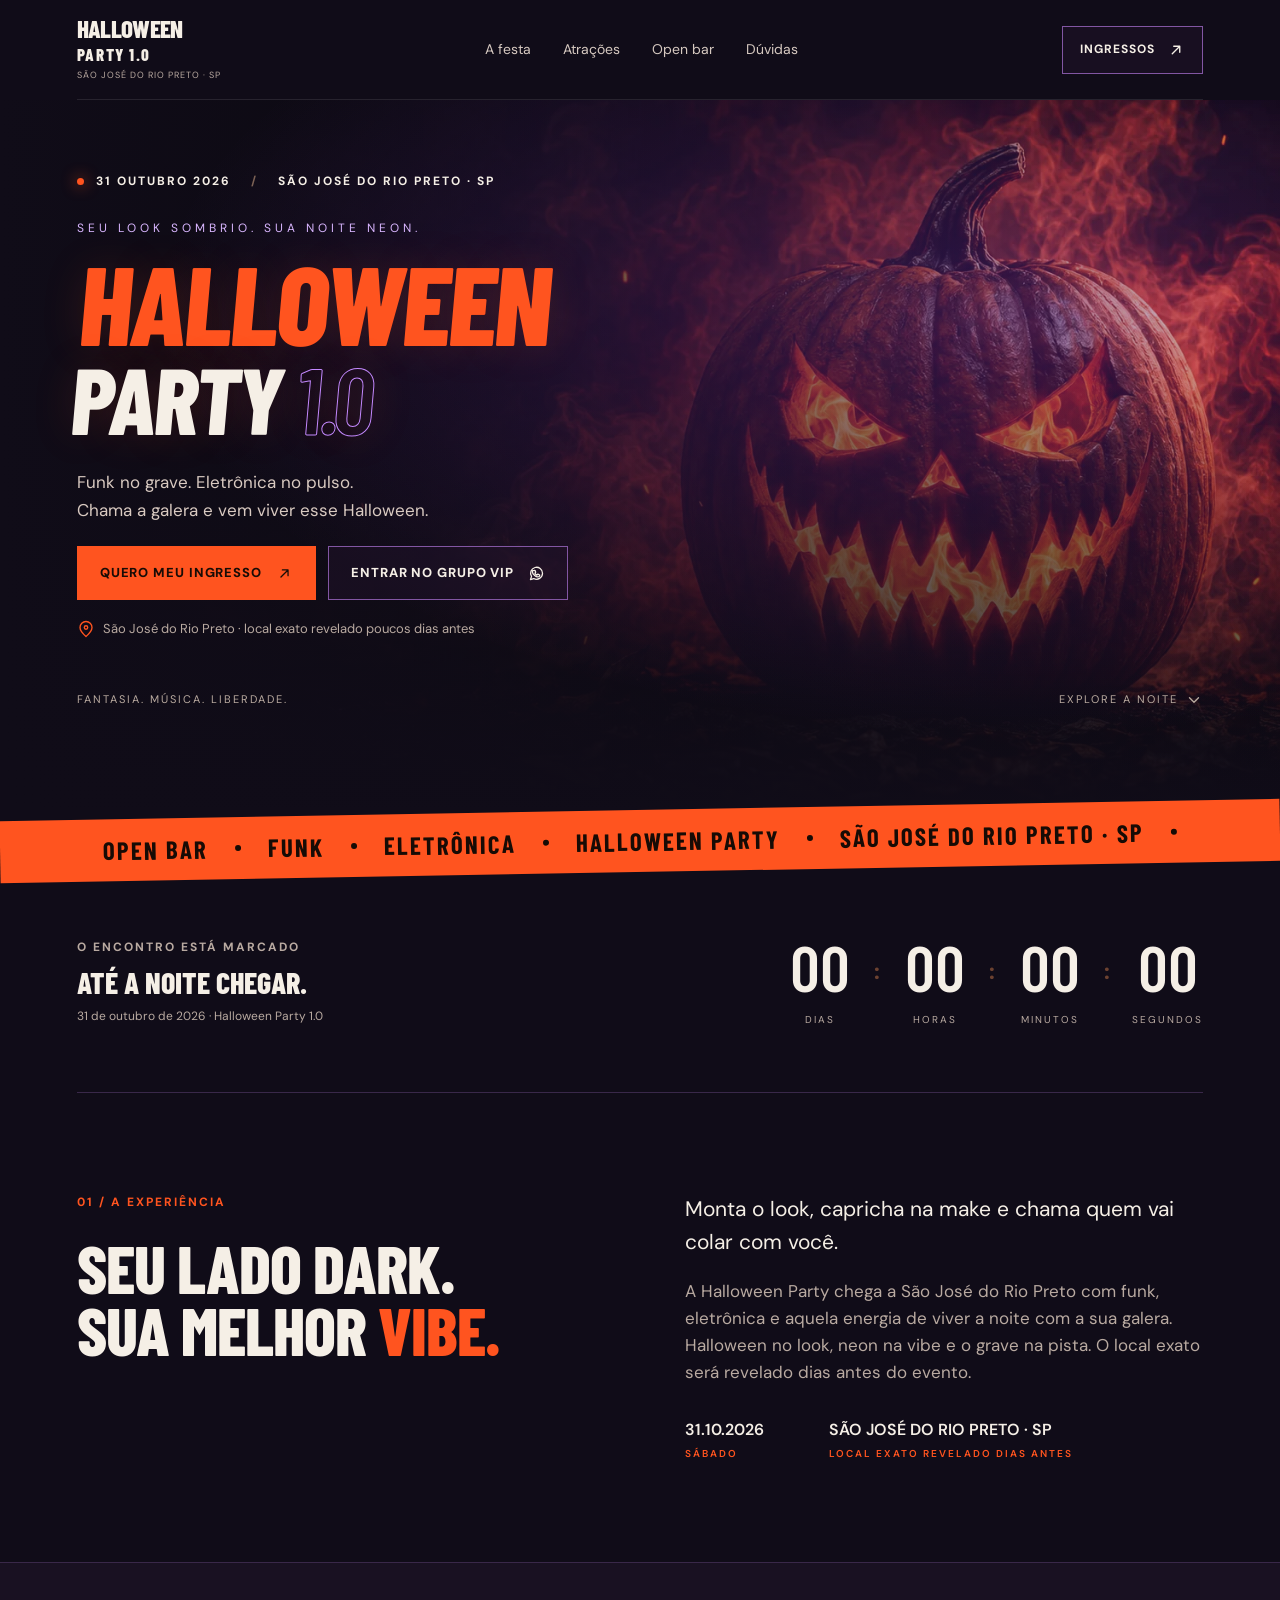
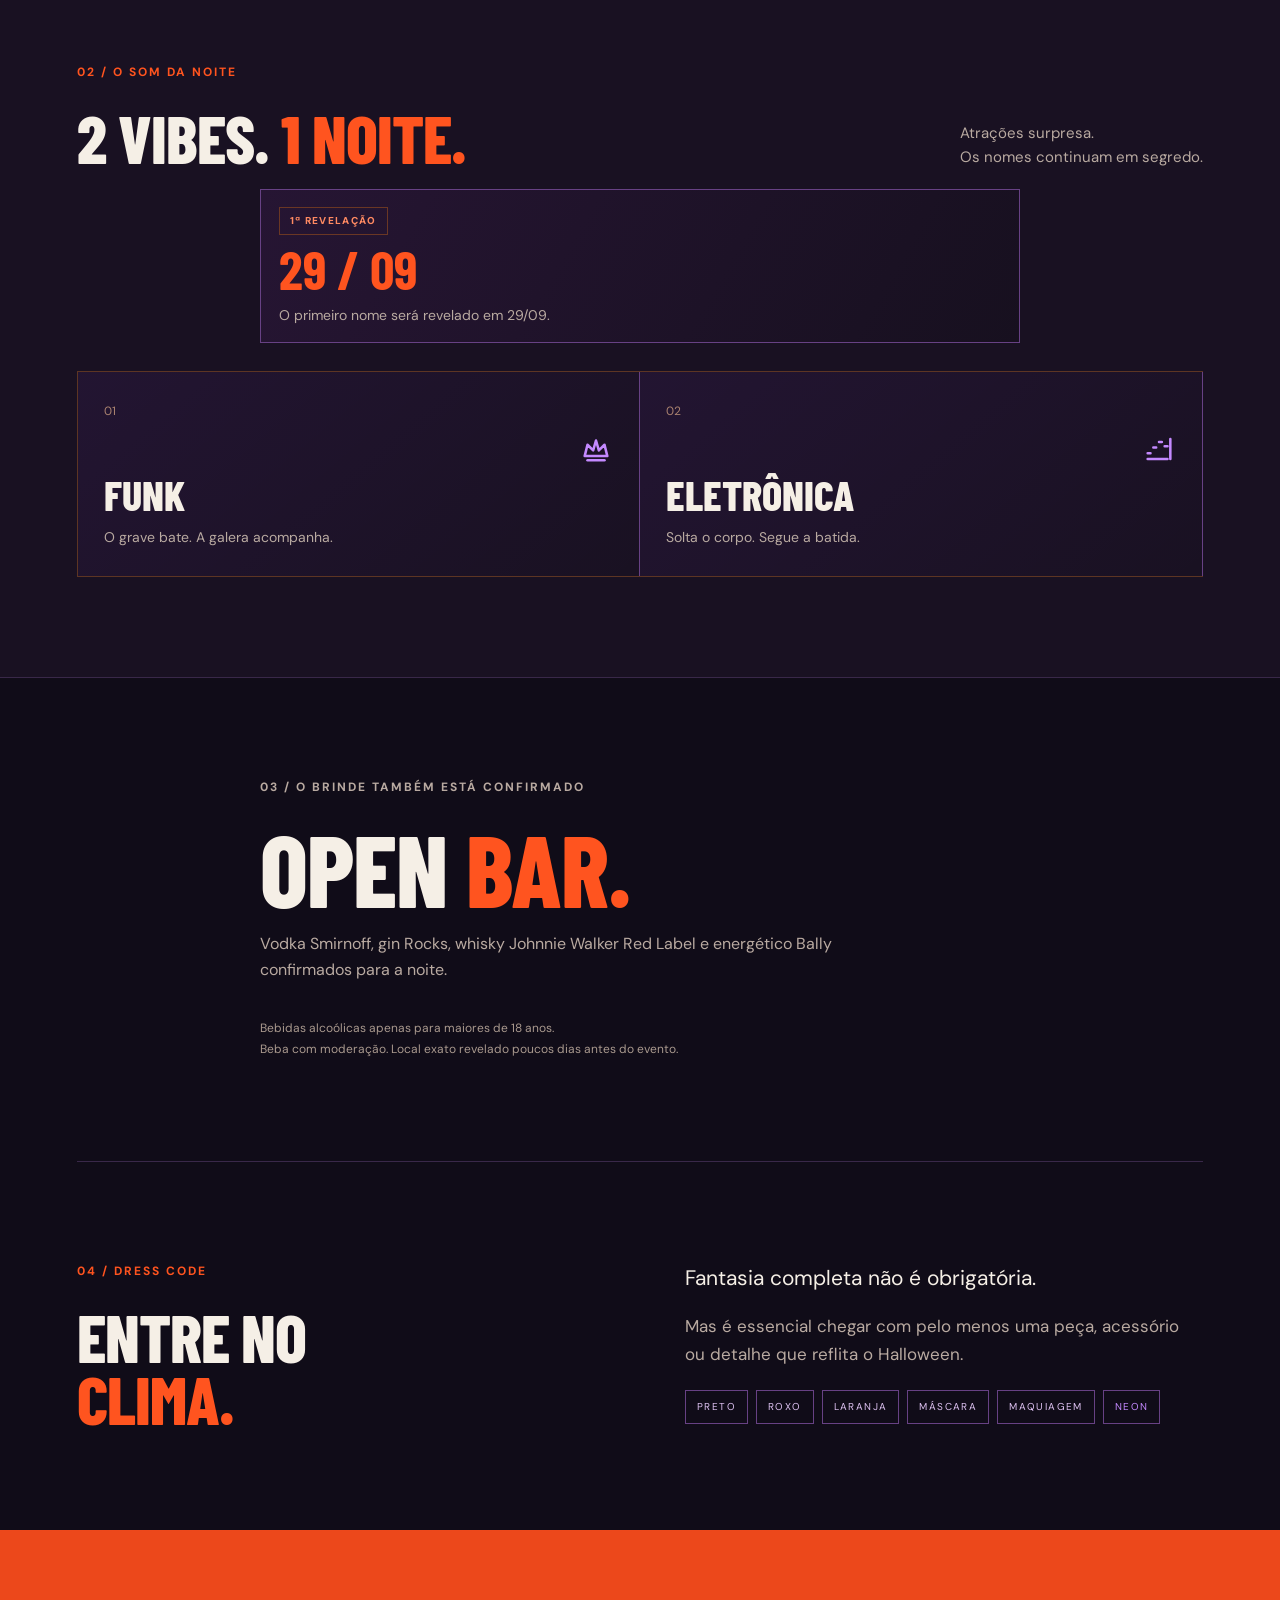
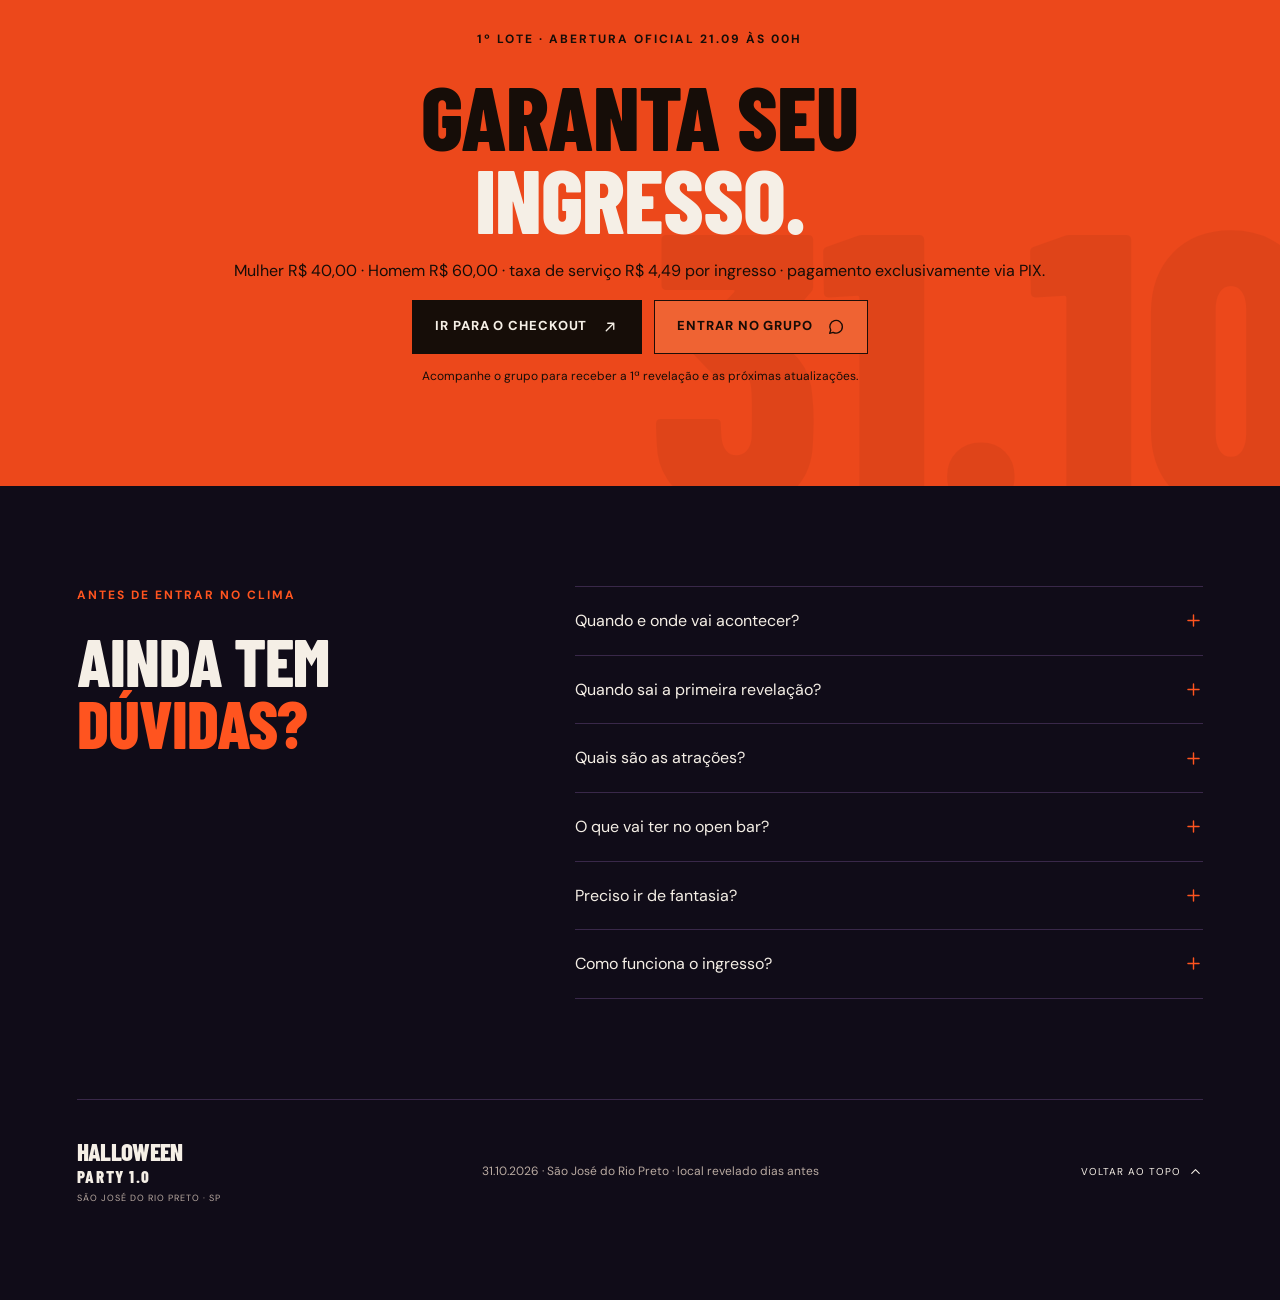
==== index.html @ bf0ed2e7 "Publica projeto Halloween Party em Sao Jose do Rio Preto" ====
<!DOCTYPE html>
<html lang="pt-BR">
<head>
  <meta charset="utf-8">
  <meta name="viewport" content="width=device-width, initial-scale=1, viewport-fit=cover">
  <meta name="theme-color" content="#100c18">
  <meta name="color-scheme" content="dark">
  <meta name="format-detection" content="telephone=no">

  <title>Halloween Party 1.0 · São José do Rio Preto · 31.10.2026</title>
  <meta name="description" content="Halloween Party 1.0 em São José do Rio Preto, SP. 31 de outubro de 2026. Funk, eletrônica e Halloween em clima neon. Atrações surpresa e open bar para maiores de 18 anos.">
  <meta property="og:title" content="Halloween Party 1.0 · São José do Rio Preto">
  <meta property="og:description" content="31.10.2026 · São José do Rio Preto · local exato revelado poucos dias antes">
  <meta property="og:type" content="website">
  <meta property="og:locale" content="pt_BR">

  <link rel="icon" href="images/favicon.svg" type="image/svg+xml">
  <link rel="preconnect" href="https://fonts.googleapis.com">
  <link rel="preconnect" href="https://fonts.gstatic.com" crossorigin>
  <link href="https://fonts.googleapis.com/css2?family=Barlow+Condensed:wght@600;700;800;900&family=DM+Sans:wght@400;500;600;700&display=swap" rel="stylesheet">
  <link rel="preload" as="image" href="images/hero.webp" fetchpriority="high">
  <link rel="stylesheet" href="css/style.css">

  <script src="js/config.js" defer></script>
  <script src="js/script.js" defer></script>
</head>

<body>
<a class="skip" href="#conteudo">Pular para o conteúdo</a>

<header class="header wrap" id="header">
  <a class="brand" href="#inicio" aria-label="Halloween Party 1.0, início">
    HALLOWEEN
    <span>PARTY 1.0 <i>SÃO JOSÉ DO RIO PRETO · SP</i></span>
  </a>

  <nav aria-label="Navegação principal">
    <a href="#experiencia">A festa</a>
    <a href="#atracoes">Atrações</a>
    <a href="#open-bar">Open bar</a>
    <a href="#duvidas">Dúvidas</a>
  </nav>

  <a class="nav-cta" href="checkout.html" aria-label="Ver ingressos e preços">
      INGRESSOS
      <svg viewBox="0 0 24 24" aria-hidden="true"><path d="M7 17 17 7M9 7h8v8"/></svg>
    </a>
</header>

<main id="conteudo">
  <section class="hero" id="inicio" aria-labelledby="hero-title">
    <div class="hero-art" aria-hidden="true"></div>

    <div class="hero-content wrap">
      <div class="eyebrow">
        <span class="dot"></span>
        31 OUTUBRO 2026
        <span class="divider">/</span>
        SÃO JOSÉ DO RIO PRETO · SP
      </div>

      <p class="kicker">SEU LOOK SOMBRIO. SUA NOITE NEON.</p>

      <h1 id="hero-title">
        HALLOWEEN
        <span>PARTY <b>1.0</b></span>
      </h1>

      <p class="hero-copy">
        Funk no grave. Eletrônica no pulso.<br>
        Chama a galera e vem viver esse Halloween.
      </p>

      <div class="hero-actions-cta">
        <a class="button" href="checkout.html">
          QUERO MEU INGRESSO
          <svg viewBox="0 0 24 24" aria-hidden="true"><path d="M7 17 17 7M9 7h8v8"/></svg>
        </a>

        <a class="button button-ghost" href="https://chat.whatsapp.com/EKXw6wYavBT6IbPsCUcUyJ?s=cl&amp;p=i&amp;mlu=0&amp;ilr=4" data-whatsapp target="_blank" rel="noopener noreferrer">
          ENTRAR NO GRUPO VIP
          <svg viewBox="0 0 24 24" aria-hidden="true"><path d="M20.5 11.7a8.4 8.4 0 0 1-12.4 7.4L3.5 20.5l1.5-4.4A8.4 8.4 0 1 1 20.5 11.7Z"/><path d="M8.3 7.9c.2-.4.4-.4.7-.4h.5c.2 0 .4.1.5.4l.8 1.9c.1.3.1.5-.1.7l-.7.8c-.1.1-.2.3-.1.5.5 1 1.3 1.8 2.3 2.4.2.1.4.1.5-.1l.9-1c.2-.2.4-.2.7-.1l1.8.9c.3.1.4.3.4.5 0 .5-.2 1.3-.6 1.7-.5.5-1.2.8-2 .8-1.2 0-2.8-.6-4.5-2.1-2.1-1.8-3.3-4.2-3.3-5.7 0-.6.2-1 .4-1.2Z"/></svg>
        </a>
      </div>

      <p class="location">
        <svg viewBox="0 0 24 24" aria-hidden="true"><path d="M20 10c0 5-8 12-8 12S4 15 4 10a8 8 0 1 1 16 0Z"/><circle cx="12" cy="10" r="2.3"/></svg>
        São José do Rio Preto · local exato revelado poucos dias antes
      </p>
    </div>

    <div class="hero-bottom wrap">
      <span>FANTASIA. MÚSICA. LIBERDADE.</span>
      <a href="#experiencia">
        EXPLORE A NOITE
        <svg viewBox="0 0 24 24" aria-hidden="true"><path d="m6 9 6 6 6-6"/></svg>
      </a>
    </div>
  </section>

  <div class="ticker" aria-label="Funk, eletrônica, Halloween Party, open bar para maiores de 18 anos">
    <div>
      OPEN BAR <span class="ticker-sep" aria-hidden="true"></span>
      FUNK <span class="ticker-sep" aria-hidden="true"></span>
      ELETRÔNICA <span class="ticker-sep" aria-hidden="true"></span>
      HALLOWEEN PARTY <span class="ticker-sep" aria-hidden="true"></span>
      SÃO JOSÉ DO RIO PRETO · SP <span class="ticker-sep" aria-hidden="true"></span>
    </div>
  </div>

  <section class="countdown wrap" aria-label="Contagem regressiva para o dia da festa">
    <div>
      <p class="eyebrow">O ENCONTRO ESTÁ MARCADO</p>
      <h2>ATÉ A NOITE CHEGAR.</h2>
      <p id="count-note">Contagem para 31 de outubro, no horário de Brasília.</p>
    </div>

    <div class="clock">
      <div><strong id="days">00</strong><span>DIAS</span></div>
      <b>:</b>
      <div><strong id="hours">00</strong><span>HORAS</span></div>
      <b>:</b>
      <div><strong id="minutes">00</strong><span>MINUTOS</span></div>
      <b>:</b>
      <div><strong id="seconds">00</strong><span>SEGUNDOS</span></div>
    </div>
  </section>

  <section class="experience wrap section" id="experiencia">
    <div>
      <p class="eyebrow orange">01 / A EXPERIÊNCIA</p>
      <h2>SEU LADO DARK.<br>SUA MELHOR <em>VIBE.</em></h2>
    </div>

    <div class="experience-copy">
      <p>Monta o look, capricha na make e chama quem vai colar com você.</p>
      <p>A Halloween Party chega a São José do Rio Preto com funk, eletrônica e aquela energia de viver a noite com a sua galera. Halloween no look, neon na vibe e o grave na pista. O local exato será revelado dias antes do evento.</p>

      <div class="mini-info">
        <span>31.10.2026 <small>SÁBADO</small></span>
        <span>SÃO JOSÉ DO RIO PRETO · SP <small>LOCAL EXATO REVELADO DIAS ANTES</small></span>
      </div>
    </div>
  </section>

  <section class="lineup section" id="atracoes">
    <div class="wrap">
      <div class="section-top">
        <div>
          <p class="eyebrow orange">02 / O SOM DA NOITE</p>
          <h2>2 VIBES. <em>1 NOITE.</em></h2>
        </div>

        <p>Atrações surpresa.<br>Os nomes continuam em segredo.</p>
      </div>

      <div class="reveal-highlight">
        <div>
          <span class="reveal-label">1ª REVELAÇÃO</span>
          <strong>29 / 09</strong>
          <p>O primeiro nome será revelado em 29/09.</p>
        </div>
      </div>

      <div class="genres genres--compact">
<article>
          <span class="genre-number">01</span>
          <div class="genre-icon" aria-hidden="true">
            <svg viewBox="0 0 24 24"><path d="m4 17 2-8 4 4 2-7 2 7 4-4 2 8H4Z"/><path d="M6 20h12"/></svg>
          </div>
          <h3>FUNK</h3>
          <p>O grave bate. A galera acompanha.</p>
        </article>

        <article>
          <span class="genre-number">02</span>
          <div class="genre-icon" aria-hidden="true">
            <svg viewBox="0 0 24 24"><path d="M4 15h2M8 11h2M12 7h2M16 10h2M20 5v14"/><path d="M4 19h14"/></svg>
          </div>
          <h3>ELETRÔNICA</h3>
          <p>Solta o corpo. Segue a batida.</p>
        </article>
      </div>
    </div>
  </section>

  <section class="bar wrap section" id="open-bar">
    <div class="bar-copy">
      <p class="eyebrow orange">03 / O BRINDE TAMBÉM ESTÁ CONFIRMADO</p>
      <h2>OPEN <em>BAR.</em></h2>
      <p>Vodka Smirnoff, gin Rocks, whisky Johnnie Walker Red Label e energético Bally confirmados para a noite.</p>
      <span class="bar-note">
        Bebidas alcoólicas apenas para maiores de 18 anos.<br>
        Beba com moderação. Local exato revelado poucos dias antes do evento.
      </span>
    </div>
  </section>

  <section class="dress wrap section" id="dress-code">
    <div>
      <p class="eyebrow orange">04 / DRESS CODE</p>
      <h2>ENTRE NO<br><em>CLIMA.</em></h2>
    </div>

    <div class="dress-copy">
      <p>Fantasia completa não é obrigatória.</p>
      <p>Mas é essencial chegar com pelo menos uma peça, acessório ou detalhe que reflita o Halloween.</p>

      <div class="dress-tags" aria-label="Exemplos de dress code">
        <span>PRETO</span>
        <span>ROXO</span>
        <span>LARANJA</span>
        <span>MÁSCARA</span>
        <span>MAQUIAGEM</span>
        <span>NEON</span>
      </div>
    </div>
  </section>

  <section class="join section" id="grupo">
    <div class="wrap">
      <p class="eyebrow">1º LOTE · ABERTURA OFICIAL 21.09 ÀS 00H</p>
      <h2>GARANTA SEU<br><em>INGRESSO.</em></h2>
      <p>Mulher R$ 40,00 · Homem R$ 60,00 · taxa de serviço R$ 4,49 por ingresso · pagamento exclusivamente via PIX.</p>

      <div class="join-actions">
        <a class="button dark" href="checkout.html">
          IR PARA O CHECKOUT
          <svg viewBox="0 0 24 24" aria-hidden="true"><path d="M7 17 17 7M9 7h8v8"/></svg>
        </a>

        <a class="button button-ghost-dark" href="https://chat.whatsapp.com/EKXw6wYavBT6IbPsCUcUyJ?s=cl&amp;p=i&amp;mlu=0&amp;ilr=4" data-whatsapp target="_blank" rel="noopener noreferrer">
          ENTRAR NO GRUPO
          <svg viewBox="0 0 24 24" aria-hidden="true"><path d="M20.5 11.7a8.4 8.4 0 0 1-12.4 7.4L3.5 20.5l1.5-4.4A8.4 8.4 0 1 1 20.5 11.7Z"/></svg>
        </a>
      </div>

      <p class="join-note" id="group-status">Acompanhe o grupo para receber a 1ª revelação e as próximas atualizações.</p>
    </div>
  </section>

  <section class="faq wrap section" id="duvidas">
    <div>
      <p class="eyebrow orange">ANTES DE ENTRAR NO CLIMA</p>
      <h2>AINDA TEM<br><em>DÚVIDAS?</em></h2>
    </div>

    <div class="questions">
      <details>
        <summary>Quando e onde vai acontecer?<svg viewBox="0 0 24 24" aria-hidden="true"><path d="M12 5v14M5 12h14"/></svg></summary>
        <p>No dia 31 de outubro de 2026, em São José do Rio Preto – SP. O local exato será revelado pela organização poucos dias antes do evento.</p>
      </details>

      <details>
        <summary>Quando sai a primeira revelação?<svg viewBox="0 0 24 24" aria-hidden="true"><path d="M12 5v14M5 12h14"/></svg></summary>
        <p>A primeira revelação será feita no dia 29/09. Quem estiver no grupo recebe primeiro.</p>
      </details>

      <details>
        <summary>Quais são as atrações?<svg viewBox="0 0 24 24" aria-hidden="true"><path d="M12 5v14M5 12h14"/></svg></summary>
        <p>A pista vai ter funk e eletrônica, com atrações surpresa. Os nomes serão revelados pela organização.</p>
      </details>

      <details>
        <summary>O que vai ter no open bar?<svg viewBox="0 0 24 24" aria-hidden="true"><path d="M12 5v14M5 12h14"/></svg></summary>
        <p>Vodka Smirnoff, gin Rocks, whisky Red Label e energético Bally. Bebidas alcoólicas apenas para maiores de 18 anos.</p>
      </details>

      <details>
        <summary>Preciso ir de fantasia?<svg viewBox="0 0 24 24" aria-hidden="true"><path d="M12 5v14M5 12h14"/></svg></summary>
        <p>Fantasia completa não é obrigatória, mas é essencial ir com pelo menos uma peça, acessório ou detalhe que reflita o Halloween.</p>
      </details>

      <details>
        <summary>Como funciona o ingresso?<svg viewBox="0 0 24 24" aria-hidden="true"><path d="M12 5v14M5 12h14"/></svg></summary>
        <p>A abertura oficial do 1º lote é em 21/09 às 00h. Ingressos: mulher R$ 40,00 e homem R$ 60,00, com taxa de serviço de R$ 4,49 por ingresso. Pagamento somente via PIX.</p>
      </details>
    </div>
  </section>
</main>

<footer class="wrap">
  <a class="brand" href="#inicio">
    HALLOWEEN
    <span>PARTY 1.0 <i>SÃO JOSÉ DO RIO PRETO · SP</i></span>
  </a>

  <p>31.10.2026 · São José do Rio Preto · local revelado dias antes</p>

  <a href="#inicio" class="back-top">
    VOLTAR AO TOPO
    <svg viewBox="0 0 24 24" aria-hidden="true"><path d="m6 15 6-6 6 6"/></svg>
  </a>
</footer>

<div class="mobile-cta-bar" id="mobileActions" aria-label="Ações rápidas">
  <a class="mobile-cta mobile-cta--ghost" href="https://chat.whatsapp.com/EKXw6wYavBT6IbPsCUcUyJ?s=cl&amp;p=i&amp;mlu=0&amp;ilr=4" data-whatsapp target="_blank" rel="noopener noreferrer">
    <svg viewBox="0 0 24 24" aria-hidden="true"><path d="M20.5 11.7a8.4 8.4 0 0 1-12.4 7.4L3.5 20.5l1.5-4.4A8.4 8.4 0 1 1 20.5 11.7Z"/></svg>
    GRUPO
  </a>
  <a class="mobile-cta" href="checkout.html">
    <svg viewBox="0 0 24 24" aria-hidden="true"><path d="M7 17 17 7M9 7h8v8"/></svg>
    INGRESSO
  </a>
</div>

</body>
</html>
---- css/style.css ----
:root{
  --bg:#100c18;
  --bg-soft:#191122;
  --text:#f5efe6;
  --muted:#b9aaa1;
  --orange:#ff541f;
  --orange-soft:#ff7543;
  --line:#392849;
  --line-strong:#674184;
  --safe-bottom:env(safe-area-inset-bottom,0px)
}

*{box-sizing:border-box}
html{scroll-behavior:smooth;scroll-padding-top:24px}
body{
  margin:0;background:var(--bg);color:var(--text);
  font-family:'DM Sans',Arial,sans-serif;font-size:16px;line-height:1.6;
  -webkit-font-smoothing:antialiased;text-rendering:optimizeLegibility;
  -webkit-text-size-adjust:100%;overflow-x:hidden
}
img,svg{display:block;max-width:100%}
a{color:inherit;text-decoration:none}
button,a,summary{-webkit-tap-highlight-color:transparent}
a:focus-visible,summary:focus-visible,button:focus-visible,input:focus-visible{outline:3px solid #ffad74;outline-offset:4px}
.wrap{width:min(1240px,88%);margin:auto}

.header{
  min-height:100px;display:flex;align-items:center;justify-content:space-between;gap:30px;
  border-bottom:1px solid #ffffff18;position:relative;z-index:2
}
.brand{
  font-family:'Barlow Condensed',Impact,sans-serif;font-weight:800;font-size:25px;
  line-height:.9;letter-spacing:-.7px
}
.brand>span{display:block;font-size:17px;letter-spacing:1.6px;margin-top:7px}
.brand i{font:10px 'DM Sans',sans-serif;letter-spacing:2px;color:var(--muted);margin-left:8px}
.header nav{display:flex;gap:32px;font-size:14px;color:#d6c9c0}
.header nav a:hover,footer>a:last-child:hover{color:var(--orange)}
.header-actions{display:flex;align-items:center;gap:10px}
.nav-cta{
  min-height:46px;font-size:12px;font-weight:700;letter-spacing:1px;border:1px solid #604335;
  padding:0 17px;display:inline-flex;align-items:center;gap:12px
}
.nav-cta svg,.button svg,.location svg,.hero-bottom svg,.group-link svg,.back-top svg,.mobile-cta svg{width:18px;height:18px;flex:none}
svg{fill:none;stroke:currentColor;stroke-width:1.8;stroke-linecap:round;stroke-linejoin:round}

.hero{position:relative;min-height:710px;isolation:isolate;overflow:hidden}
.hero-art{
  position:absolute;inset:0;z-index:-2;
  background:
    linear-gradient(90deg,#100c0b 0%,#100c0b9c 36%,#100c0b00 70%),
    linear-gradient(0deg,#100c0b,transparent 25%),
    url('../images/hero.webp');
  background-size:cover;
  background-position:center,center,center 52%
}
.hero-content{padding-top:72px;position:relative}
.eyebrow{
  font-size:12px;letter-spacing:2px;font-weight:700;display:flex;align-items:center;
  gap:12px;margin:0 0 25px
}
.dot{height:7px;width:7px;background:var(--orange);border-radius:50%;box-shadow:0 0 15px #ff541f}
.divider{color:#7c6255;padding:0 8px}
.kicker{letter-spacing:4px;font-size:12px;color:#d0bcb0;margin:28px 0 12px}

h1,h2,h3{
  font-family:'Barlow Condensed',Impact,'Arial Narrow',sans-serif;font-weight:800;
  margin:0;line-height:.93;letter-spacing:-1px
}
h1{
  font-size:clamp(64px,8.7vw,126px);color:var(--orange);
  transform:skew(-5deg);transform-origin:left;letter-spacing:-3px
}
h1>span{display:block;font-size:.84em;color:var(--text)}
h1 b{font-weight:600;-webkit-text-stroke:1px var(--text);color:transparent}
h2{font-size:clamp(44px,5.2vw,72px)}
h2 em{font-style:normal;color:var(--orange)}

.hero-copy{font-size:17px;color:#d9cac1;margin:27px 0 22px;line-height:1.65}
.hero-actions-cta{display:flex;flex-wrap:wrap;gap:12px}
.button{
  background:var(--orange);min-height:54px;padding:0 22px;display:inline-flex;align-items:center;
  justify-content:center;gap:14px;font-size:13px;letter-spacing:.9px;font-weight:800;
  transition:background .2s,transform .2s;border:1px solid transparent
}
.button:hover{background:#ff7947;transform:translateY(-2px)}
.button-ghost{background:transparent;border-color:#604335;color:var(--text)}
.button-ghost:hover{background:#1a120f}
.button-ghost-dark{background:#ef6333;color:#180c06;border-color:#1d0e08}
.button-ghost-dark:hover{background:#ff7a4a}
.location{
  display:flex;align-items:center;gap:8px;font-size:13px;color:var(--muted);margin-top:19px
}
.location svg{color:var(--orange)}

.hero-bottom{
  display:flex;justify-content:space-between;align-items:center;font-size:11px;letter-spacing:2px;
  color:#baaba0;padding:38px 0 24px
}
.hero-bottom a{display:inline-flex;align-items:center;gap:7px}

.ticker{background:var(--orange);color:#170b05;overflow:hidden;transform:rotate(-1deg);width:100%;padding:16px 0}
.ticker>div{
  display:flex;justify-content:center;align-items:center;gap:27px;white-space:nowrap;
  font:700 25px 'Barlow Condensed',Impact,sans-serif;letter-spacing:2px
}
.ticker-sep{width:6px;height:6px;border-radius:50%;background:#170b05;flex:none}

.countdown{
  display:flex;justify-content:space-between;gap:40px;align-items:center;
  padding:64px 0;border-bottom:1px solid var(--line)
}
.countdown .eyebrow{color:var(--muted);margin-bottom:12px}
.countdown h2{font-size:30px;letter-spacing:0}
.countdown p:last-child{font-size:12px;color:var(--muted);margin:10px 0 0}
.clock{display:flex;align-items:center;gap:22px}
.clock>div{min-width:65px;text-align:center}
.clock strong{
  font-family:'Barlow Condensed',Impact,sans-serif;font-size:63px;font-weight:600;
  font-variant-numeric:tabular-nums;line-height:1
}
.clock span{display:block;font-size:10px;letter-spacing:2px;color:var(--muted);margin-top:12px}
.clock>b{font-size:23px;color:#6c4230;margin-top:-20px}

.section{padding:100px 0}
.orange{color:var(--orange)}
.experience,.dress{display:grid;grid-template-columns:1fr 1fr;gap:90px}
.experience-copy>p,.dress-copy>p{font-size:17px;margin:0 0 18px;color:var(--muted)}
.experience-copy>p:first-child,.dress-copy>p:first-child{color:var(--text);font-size:21px}
.mini-info{display:flex;gap:65px;margin-top:30px;font-weight:600}
.mini-info small{display:block;font-size:10px;letter-spacing:2px;color:var(--orange);margin-top:4px}

.lineup{background:var(--bg-soft);border-top:1px solid var(--line);border-bottom:1px solid var(--line)}
.section-top{display:flex;align-items:end;justify-content:space-between;gap:25px}
.section-top>p{color:var(--muted);font-size:15px;margin:0}

.event-poster{
  margin:38px 0 0;border:1px solid #5d3523;background:#0d0908;overflow:hidden;
  box-shadow:0 28px 70px #00000030
}
.event-poster img{width:100%;height:auto;display:block}
.reveal-highlight{
  max-width:760px;
  margin:14px auto 0;
  padding:16px 18px;
  border:1px solid #5d3523;
  background:linear-gradient(180deg,#1b1310,#14100f);
}.reveal-label{
  display:inline-flex;min-height:28px;align-items:center;padding:0 10px;
  border:1px solid #6a3724;color:#ff8a62;font-size:10px;font-weight:800;letter-spacing:1.3px
}
.reveal-highlight strong{
  display:block;margin-top:10px;font-family:'Barlow Condensed',Impact,sans-serif;
  font-size:54px;line-height:.9;color:var(--orange)
}
.reveal-highlight p{margin:10px 0 0;color:var(--muted);font-size:14px}

.genres{
  display:grid;grid-template-columns:repeat(3,1fr);
  margin-top:28px;border-top:1px solid #5d3523;border-bottom:1px solid #5d3523
}
.genres article{position:relative;padding:25px 26px 28px;border-right:1px solid #5d3523}
.genres article:first-child{border-left:1px solid #5d3523}
.genre-number{font-size:12px;color:#ab8370}
.genre-icon{
  width:44px;height:52px;display:flex;align-items:center;justify-content:flex-end;
  color:var(--orange);margin-left:auto
}
.genre-icon svg{width:34px;height:34px}
.genres h3{font-size:42px;letter-spacing:0}
.genres p{color:var(--muted);font-size:14px;margin:12px 0 0}

.bar{display:block}
.bar h2{font-size:100px}
.bar p{color:var(--muted)}
.bar-note{display:block;font-size:12px;color:#a9998e;line-height:1.8;margin-top:35px}

.dress{border-top:1px solid var(--line)}
.dress-tags{display:flex;flex-wrap:wrap;gap:8px;margin-top:22px}
.dress-tags span{
  min-height:34px;padding:0 11px;border:1px solid #604335;
  display:inline-flex;align-items:center;color:#cfb8aa;font-size:10px;letter-spacing:1.4px
}

.join{text-align:center;background:#ec481b;color:#160d08;position:relative;overflow:hidden}
.join:before{
  content:'31.10';position:absolute;right:-40px;bottom:-100px;
  font:800 390px 'Barlow Condensed',Impact,sans-serif;opacity:.055;pointer-events:none
}
.join .wrap{position:relative}
.join .eyebrow{justify-content:center}
.join h2{font-size:clamp(65px,7vw,100px)}
.join h2 em{color:var(--text)}
.join p:not(.eyebrow){line-height:1.7}
.join-actions{display:flex;justify-content:center;flex-wrap:wrap;gap:12px;margin-top:16px}
.button.dark{background:#160d08;color:var(--text);margin-top:0}
.button.dark:hover{background:#342016}
.join .join-note{font-size:12px;margin-bottom:0}

.faq{display:grid;grid-template-columns:.8fr 1.2fr;gap:80px}
.questions details{border-bottom:1px solid var(--line);padding:21px 0}
.questions details:first-child{border-top:1px solid var(--line)}
summary{
  list-style:none;display:flex;justify-content:space-between;align-items:center;gap:20px;
  cursor:pointer;font-size:16px
}
summary::-webkit-details-marker{display:none}
summary svg{width:19px;height:19px;color:var(--orange);transition:transform .18s}
details[open] summary svg{transform:rotate(45deg)}
details p{color:var(--muted);font-size:15px;line-height:1.8;margin:15px 25px 0 0}

footer{
  border-top:1px solid var(--line);display:flex;justify-content:space-between;align-items:center;
  gap:25px;padding:40px 0 calc(96px + var(--safe-bottom))
}
footer p{font-size:12px;color:var(--muted)}
footer>a:last-child{font-size:10px;letter-spacing:1px}
.back-top{display:inline-flex;align-items:center;gap:7px}
.back-top svg{width:15px;height:15px}
.skip{position:absolute;top:-100px;left:20px;padding:15px;background:var(--orange);z-index:10}
.skip:focus{top:10px}

.mobile-cta-bar{
  position:fixed;left:0;right:0;bottom:0;z-index:20;
  display:none;grid-template-columns:1fr 1fr;gap:10px;
  padding:10px 14px calc(10px + var(--safe-bottom));
  background:linear-gradient(180deg,rgba(16,12,11,0),rgba(16,12,11,.92) 22%,#100c0b)
}
.mobile-cta{
  min-height:52px;background:var(--orange);color:#170b05;border:1px solid #ff6d3c;
  display:flex;align-items:center;justify-content:center;gap:8px;font-size:11px;font-weight:900;letter-spacing:.8px
}
.mobile-cta--ghost{
  background:#17110f;color:#f5efe6;border-color:#463127
}

@media(min-width:1500px){
  .hero-art{background-position:center,center,center 54%}
  .hero{min-height:770px}
  .hero-content{padding-top:100px}
}

@media(max-width:900px){
  .header nav{gap:17px}
  .header{gap:15px}
  .nav-cta{font-size:10px}
  .experience,.dress,.bar{gap:35px}
  .faq{gap:35px}
  .countdown{gap:25px}
  .clock{gap:10px}
  .clock strong{font-size:50px}
  .clock>div{min-width:48px}
  .genres article{padding:22px 18px}
  .genres h3{font-size:34px}
  .bar h2{font-size:80px}
  .reveal-highlight{
  max-width:760px;
  margin:14px auto 0;
  padding:16px 18px;
  border:1px solid #5d3523;
  background:linear-gradient(180deg,#1b1310,#14100f);
}  .reveal-highlight strong{font-size:46px}
}

@media(max-width:640px){
  :root{--pad-mobile:16px}
  .wrap{width:calc(100% - 32px)}
  .header{
    min-height:76px;padding-top:env(safe-area-inset-top);
    position:relative
  }
  .header nav,  .brand{font-size:22px}
  .brand>span{font-size:14px}
  .brand i{font-size:8px}
  .nav-cta{
    min-height:44px;font-size:9px;padding:0 11px;gap:6px;
    letter-spacing:.7px
  }
  .nav-cta svg{width:15px;height:15px}

  .hero{min-height:max(735px,100svh)}
  .hero-art{
    background-image:
      linear-gradient(90deg,#100c0b90,transparent),
      linear-gradient(0deg,#100c0b 0%,#100c0b38 68%),
      url('../images/hero.webp');
    background-position:center,center,64% center;
    opacity:.86
  }
  .hero-content{padding-top:46px}
  .eyebrow{font-size:9px;letter-spacing:1.25px;gap:7px;flex-wrap:wrap}
  .divider{padding:0}
  .kicker{font-size:9px;letter-spacing:2.2px;margin-top:28px}
  h1{font-size:clamp(55px,15vw,76px);letter-spacing:-2px;max-width:94vw}
  h2{font-size:46px}
  .hero-copy{margin-top:24px;font-size:15px;max-width:255px}
  .hero-actions-cta{display:grid;gap:10px;width:min(100%,320px)}
  .hero .button{
    width:100%;
    justify-content:space-between
  }
  .location{font-size:12px}
  .hero-bottom{
    padding-top:42px;font-size:8.5px;letter-spacing:.9px;gap:20px
  }
  .hero-bottom>span{max-width:135px}

  .ticker{padding:11px 0}
  .ticker>div{justify-content:flex-start;font-size:19px;gap:17px;animation:ticker-slide 18s linear infinite}
  .ticker-sep{width:5px;height:5px}
  @keyframes ticker-slide{from{transform:translateX(0)}to{transform:translateX(-48%)}}

  .countdown{flex-direction:column;align-items:flex-start;padding:42px 0;gap:25px}
  .countdown h2{font-size:29px}
  .clock{justify-content:space-between;width:100%;gap:4px}
  .clock strong{font-size:47px}
  .clock span{font-size:8px;letter-spacing:.8px}
  .clock>div{min-width:auto;flex:1}
  .clock>b{font-size:18px}

  .section{padding:58px 0}
  .experience,.dress,.bar,.faq{grid-template-columns:1fr;gap:28px}
  .experience-copy>p:first-child,.dress-copy>p:first-child{font-size:18px}
  .experience-copy>p,.dress-copy>p{font-size:15px}
  .mini-info{gap:40px}

  .section-top{display:block}
  .section-top>p{margin-top:18px}
  .event-poster{margin-top:26px;border-radius:2px}
  .reveal-highlight{
  max-width:760px;
  margin:14px auto 0;
  padding:16px 18px;
  border:1px solid #5d3523;
  background:linear-gradient(180deg,#1b1310,#14100f);
}  .reveal-highlight strong{font-size:48px}

  .genres{grid-template-columns:1fr;margin-top:18px}
  .genres article{
    border-right:0;border-bottom:1px solid #5d3523;padding:18px 0;
    display:grid;grid-template-columns:28px 44px 1fr;column-gap:9px;align-items:center
  }
  .genres article:first-child{border-left:0}
  .genres article:last-child{border-bottom:0}
  .genre-number{grid-column:1}
  .genre-icon{grid-column:2;width:38px;height:38px;margin:0;justify-content:center}
  .genre-icon svg{width:27px;height:27px}
  .genres h3{grid-column:3;font-size:34px}
  .genres p{grid-column:3;margin:4px 0 0}

  .bar h2{font-size:78px}
  .bar-note{margin-top:18px}
  .dress-tags{margin-top:18px}

  .join h2{font-size:59px}
  .join p{font-size:14px}
  .join-actions{display:grid;gap:10px}
  .join .button{
    width:min(100%,320px);font-size:10px;justify-content:space-between;padding:0 18px
  }
  .join:before{font-size:240px;bottom:-40px}
  
  .faq{gap:27px}
  summary{font-size:15px;min-height:44px}
  details p{font-size:14px;margin-right:0}

  footer{flex-wrap:wrap;padding:30px 0 calc(110px + var(--safe-bottom))}
  footer p{width:100%;order:3;margin:0}
  footer>a:last-child{font-size:9px}

  .mobile-cta-bar{display:grid}
}

@media(max-width:380px){
  .wrap{width:calc(100% - 28px)}
  .nav-cta{padding:0 9px}
  h1{font-size:54px}
  .hero-copy{font-size:14px}
  .clock strong{font-size:42px}
}

@media(prefers-reduced-motion:reduce){
  html{scroll-behavior:auto}
  *,*:before,*:after{transition:none!important;animation:none!important}
}

/* AUDITED MOBILE FINISH — retained visual identity; eliminate conflicting overrides */
:root{--tap:48px}
html{scroll-padding-top:16px;-webkit-text-size-adjust:100%;text-size-adjust:100%}
body{min-width:320px;overflow-x:clip}
.wrap{max-width:1240px}
.header{box-sizing:border-box;min-width:0;gap:16px}
.header>.brand{min-width:0;flex:0 1 auto}
.header .nav-cta{flex:0 0 auto;white-space:nowrap;min-height:48px}
.header nav{min-width:0}
.header nav a{display:inline-flex;align-items:center;min-height:44px;white-space:nowrap}
.header .brand{display:block;min-height:auto}
.header .brand>span{white-space:nowrap}
.hero-actions-cta .button{min-width:0;text-align:center;white-space:normal}
.hero-actions-cta .button svg{width:17px;height:17px}
.hero h1{overflow-wrap:normal}
.reveal-highlight{box-sizing:border-box}
.reveal-highlight p{margin-bottom:0}
.lineup .reveal-highlight{margin-top:20px}
.mobile-cta-bar{pointer-events:none;opacity:0;visibility:hidden;transform:translateY(105%);transition:opacity .18s ease,transform .18s ease,visibility .18s ease}
.mobile-cta-bar.is-visible{pointer-events:auto;opacity:1;visibility:visible;transform:none}
.mobile-cta{min-width:0;min-height:52px;text-align:center}
.mobile-cta:focus-visible,.nav-cta:focus-visible,.button:focus-visible{outline:2px solid #ffd0aa;outline-offset:3px}
@media(max-width:980px){
 .header nav{display:none}
 .header{gap:12px}
}
@media(max-width:640px){
 .wrap{width:calc(100% - 32px)}
 .header{min-height:72px;padding-top:max(8px,env(safe-area-inset-top));padding-bottom:8px;gap:10px}
 .header>.brand{max-width:calc(100% - 126px);font-size:clamp(19px,5.7vw,23px);line-height:.95}
 .header .brand>span{font-size:clamp(11px,3.7vw,14px);letter-spacing:1px;margin-top:6px}
 .header .brand i{font-size:8px;margin-left:4px;letter-spacing:1px}
 .header .nav-cta{min-width:110px;max-width:126px;padding:0 10px;min-height:46px;gap:5px;font-size:10px;letter-spacing:.2px;justify-content:center}
 .header .nav-cta svg{width:14px;height:14px}
 .hero{min-height:max(700px,100svh);height:auto;padding-bottom:12px}
 .hero-content{padding-top:clamp(26px,7vw,50px)}
 .hero h1{font-size:clamp(47px,13.1vw,71px);line-height:.94;letter-spacing:-1.5px;max-width:100%;transform:skew(-3deg)}
 .hero-copy{max-width:285px;font-size:15px;margin:19px 0 18px}
 .hero-actions-cta{display:grid;grid-template-columns:minmax(0,1fr);width:min(100%,340px);gap:10px}
 .hero-actions-cta .button{width:100%;min-height:54px;padding:0 16px;font-size:11px;line-height:1.25;justify-content:space-between}
 .hero-actions-cta .button svg{flex:none}
 .location{max-width:320px;align-items:flex-start;line-height:1.55}
 .location svg{margin-top:2px}
 .hero-bottom{gap:8px;padding-top:22px;padding-bottom:18px;font-size:9px;letter-spacing:.7px}
 .hero-bottom a{min-height:44px;text-align:right}
 .hero-bottom>span{max-width:170px}
 .ticker>div{will-change:auto}
 .clock{gap:2px}
 .clock strong{font-size:clamp(35px,10.4vw,49px)}
 .clock span{font-size:8px;letter-spacing:0}
 .section{padding:56px 0}
 .lineup .reveal-highlight{margin-top:18px;padding:18px}
 .reveal-highlight strong{font-size:clamp(40px,12vw,53px)}
 .genres h3{font-size:clamp(27px,8vw,35px)}
 .genres article{min-width:0}
 .mini-info{flex-wrap:wrap;gap:16px 30px}
 .bar h2{font-size:clamp(58px,18vw,76px)}
 .join h2{font-size:clamp(47px,13.5vw,62px)}
 .join-actions{display:grid;grid-template-columns:minmax(0,1fr);max-width:340px;margin:18px auto 0;gap:10px}
 .join .button{width:100%;min-height:54px;margin:0;justify-content:space-between;padding:0 15px}
 .questions summary{min-height:48px}
 .mobile-cta-bar{grid-template-columns:minmax(0,1fr) minmax(0,1fr);gap:8px;padding:8px max(12px,env(safe-area-inset-right)) max(10px,env(safe-area-inset-bottom)) max(12px,env(safe-area-inset-left));background:#100c0bea;backdrop-filter:blur(14px);-webkit-backdrop-filter:blur(14px);border-top:1px solid #ffffff18}
 .mobile-cta{font-size:11px;letter-spacing:.4px;gap:6px}
 footer{padding-bottom:calc(98px + env(safe-area-inset-bottom))}
}
@media(max-width:365px){
 .wrap{width:calc(100% - 26px)}
 .header>.brand{max-width:calc(100% - 118px)}
 .header .brand>span{font-size:11px}
 .header .nav-cta{min-width:105px;max-width:114px;font-size:9px;padding:0 7px}
 .hero h1{font-size:clamp(44px,12.9vw,50px)}
 .hero-copy{max-width:255px;font-size:14px}
 .hero-bottom>span{max-width:135px}
 .clock strong{font-size:36px}
}
@media(prefers-reduced-motion:reduce){.mobile-cta-bar{transition:none!important}.ticker>div{animation:none!important}}

/* Final polish: open bar remains text-only to preserve the secret location. */
.bar{grid-template-columns:minmax(0,1fr);max-width:760px;gap:0}
.bar-copy{min-width:0}
.bar-copy p{max-width:650px}
@media(max-width:640px){
  .header .brand{min-width:0;flex:0 1 auto;overflow-wrap:normal}
  .header .nav-cta{flex:0 0 auto;white-space:nowrap;min-height:44px}
  .hero-actions-cta .button,.join-actions .button{min-height:54px;overflow-wrap:anywhere}
  .hero-content,.section-top,.experience-copy,.dress-copy,.bar-copy{min-width:0}
  .mini-info{flex-wrap:wrap;row-gap:12px}
  .bar h2{font-size:clamp(60px,19vw,78px)}
}
@media(max-width:350px){
 .header .brand{font-size:18px}
 .header .brand>span{font-size:11px}
 .hero h1{font-size:clamp(44px,14vw,54px)}
}

/* Halloween neon: identidade jovem e dois estilos na pista. */
.brand i{display:block;margin:7px 0 0;font-size:9px;letter-spacing:1px;line-height:1.4;white-space:normal}
.header .brand>span{white-space:normal}
.hero-art{background-image:linear-gradient(90deg,#100c18 0%,#100c18b3 42%,#100c1820 100%),linear-gradient(0deg,#100c18,transparent 60%),url('../images/hero.webp')}
.hero:after{content:'';position:absolute;inset:0;z-index:-1;pointer-events:none;background:radial-gradient(ellipse at 80% 30%,#a044ff40,transparent 60%)}
.kicker{color:#d9b6ff}
h1{text-shadow:0 0 42px #ff541f26}
h1 b{-webkit-text-stroke-color:#c489ff}
.button:not(.button-ghost):not(.button-ghost-dark):not(.dark){color:#180c06}
.nav-cta,.button-ghost{border-color:#8256a3;background:#21132b80}
.nav-cta:hover,.button-ghost:hover{background:#362047}
.genres{grid-template-columns:repeat(2,minmax(0,1fr))}
.genres article{border-color:var(--line-strong);background:linear-gradient(140deg,#a044ff12,transparent)}
.genre-icon{color:#c489ff}
.reveal-highlight{border-color:var(--line-strong);background:linear-gradient(120deg,#261533,#17101f)}
.dress-tags span{border-color:#674184;color:#dec2f2}
.dress-tags span:last-child{color:#c489ff}
@media(max-width:640px){
 .header .brand i{font-size:8px;margin:6px 0 0;letter-spacing:.4px}
 .header{min-height:90px}
 .hero-art{background-position:center,center,64% center}
 .genres{grid-template-columns:1fr}
 .genres article{padding-left:10px;padding-right:10px}
}
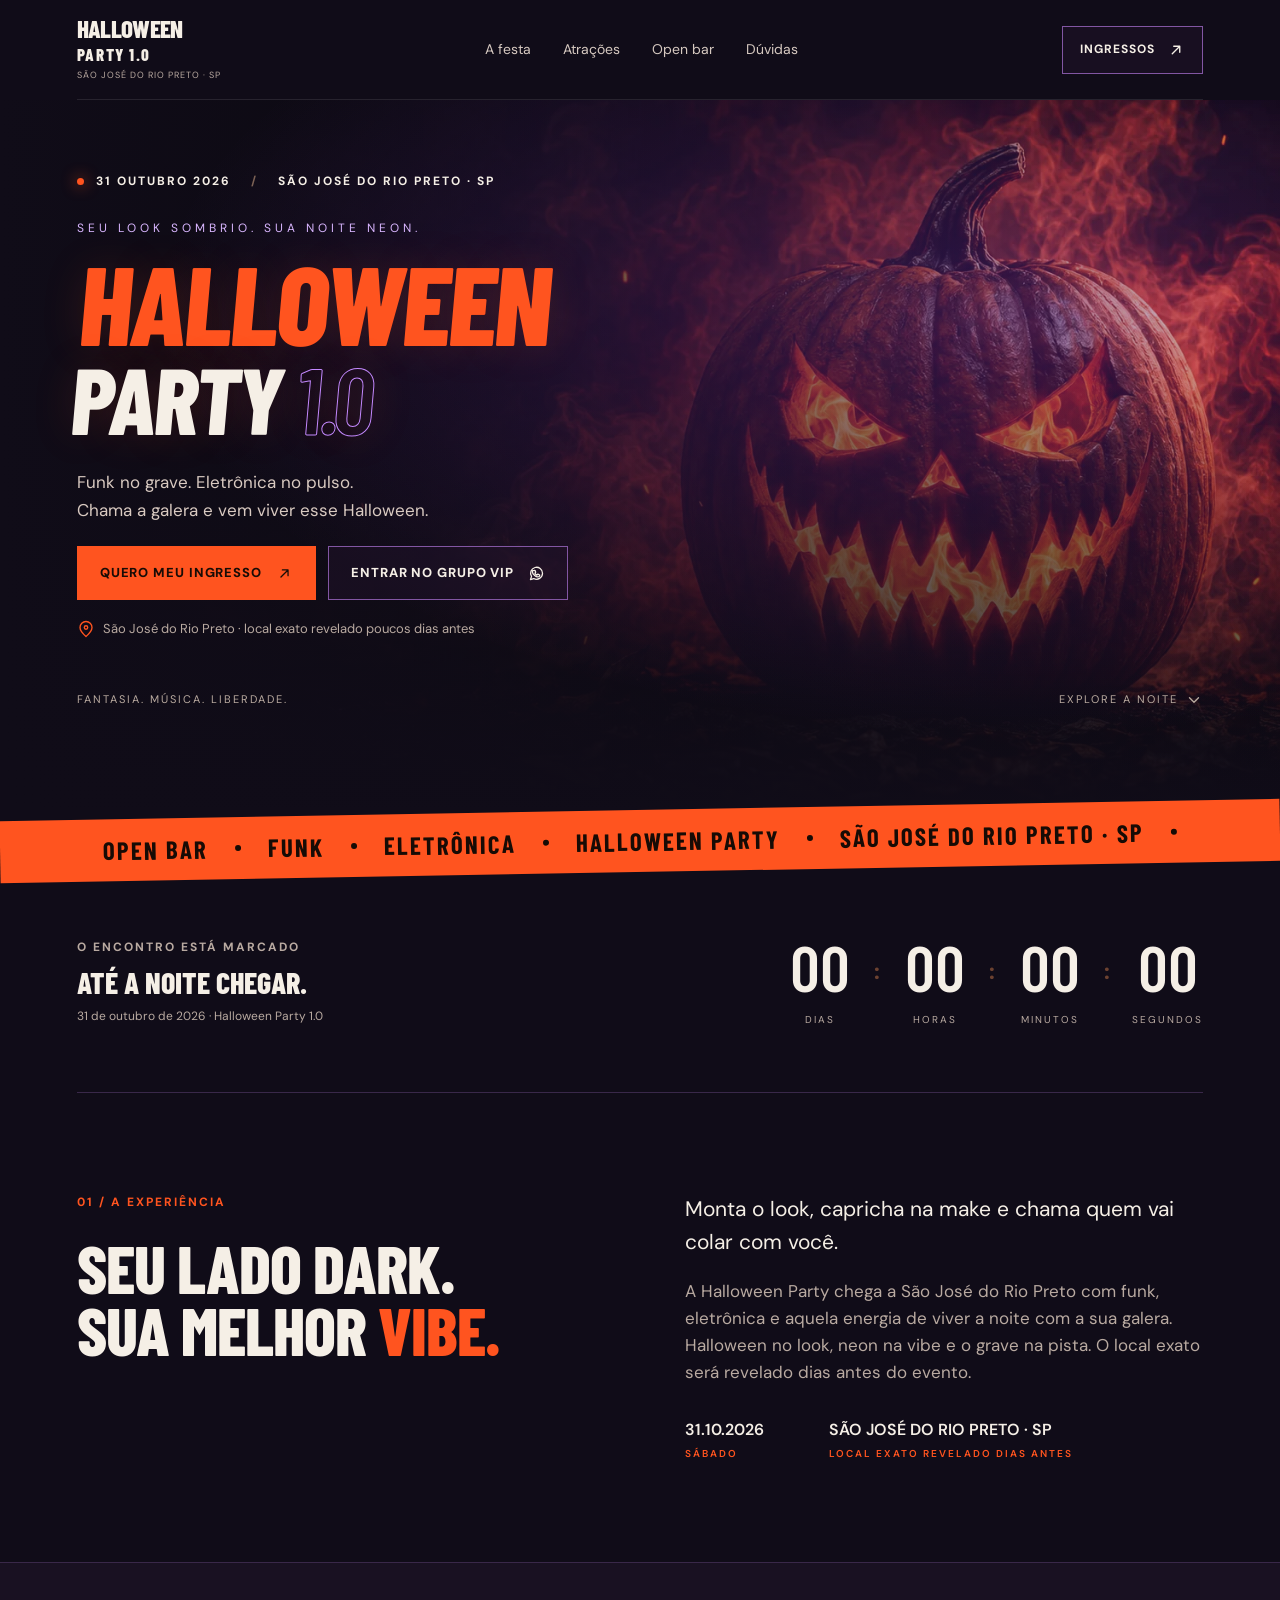
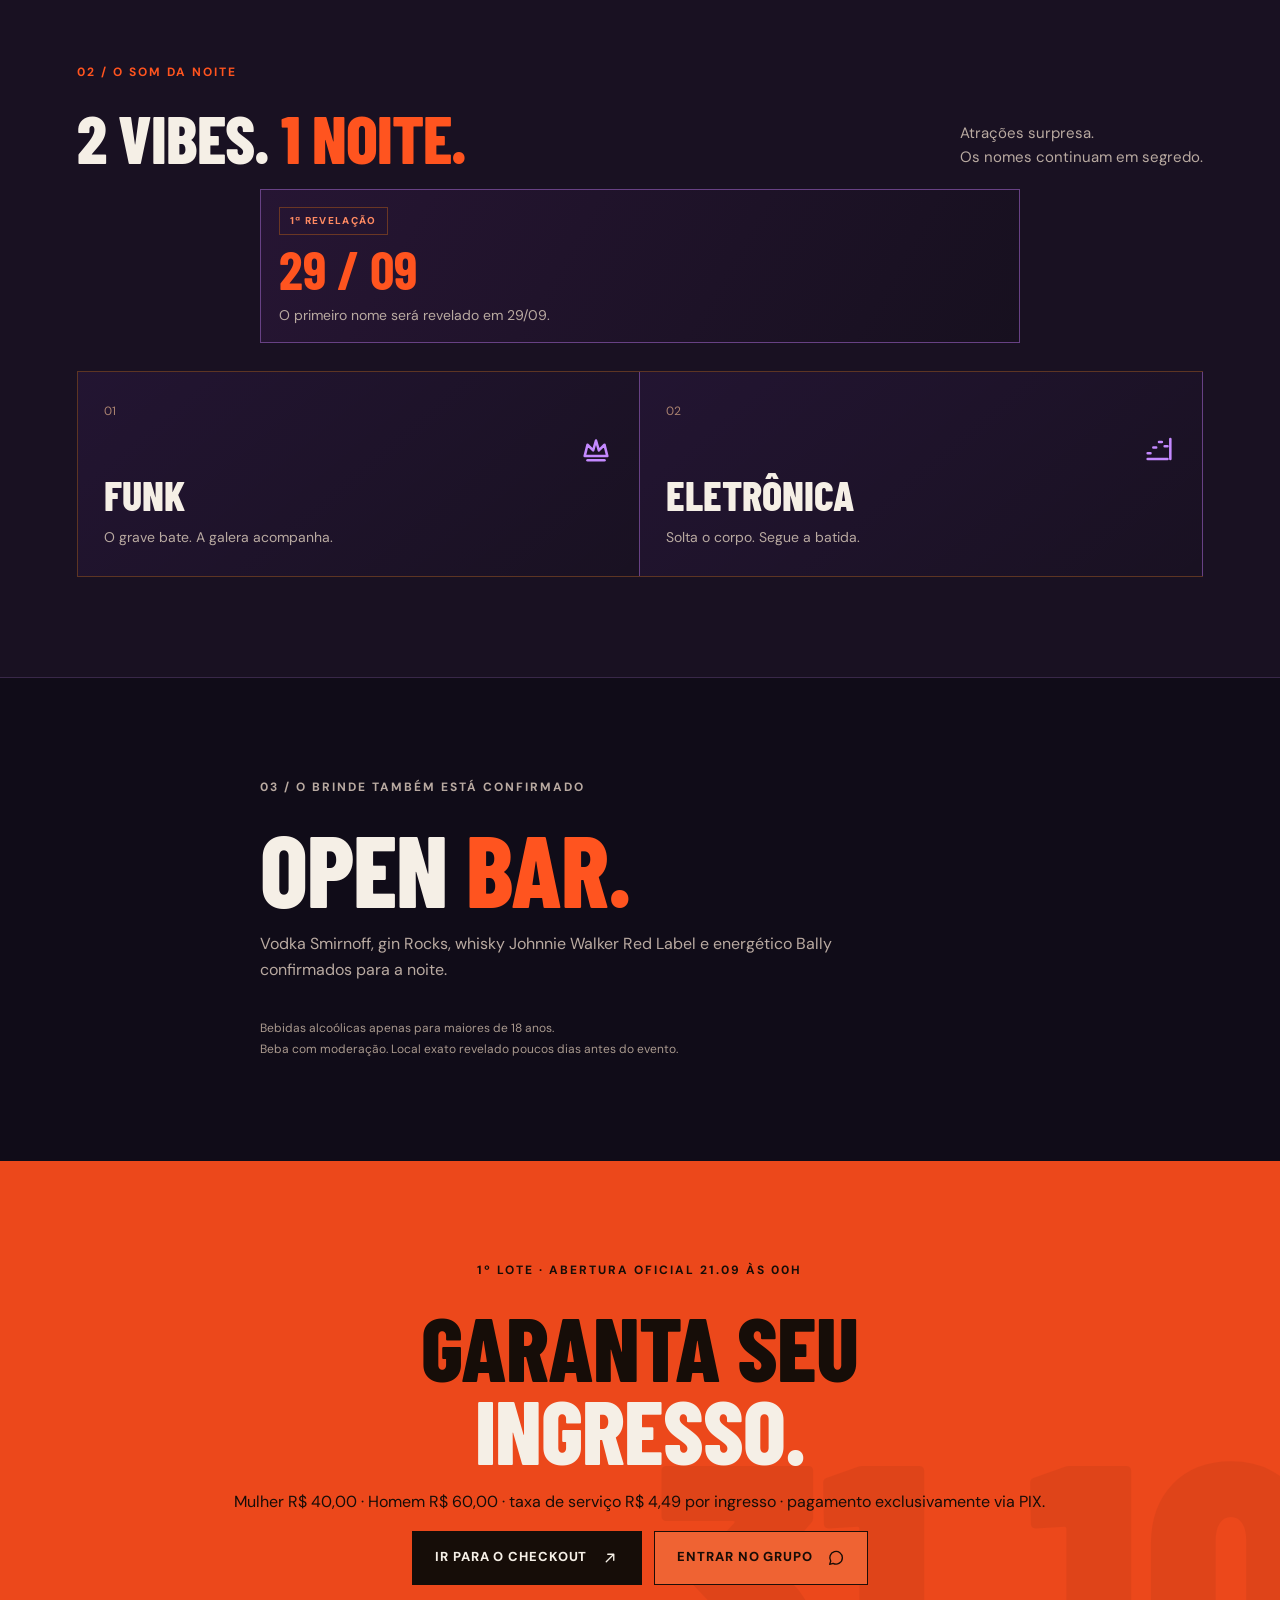
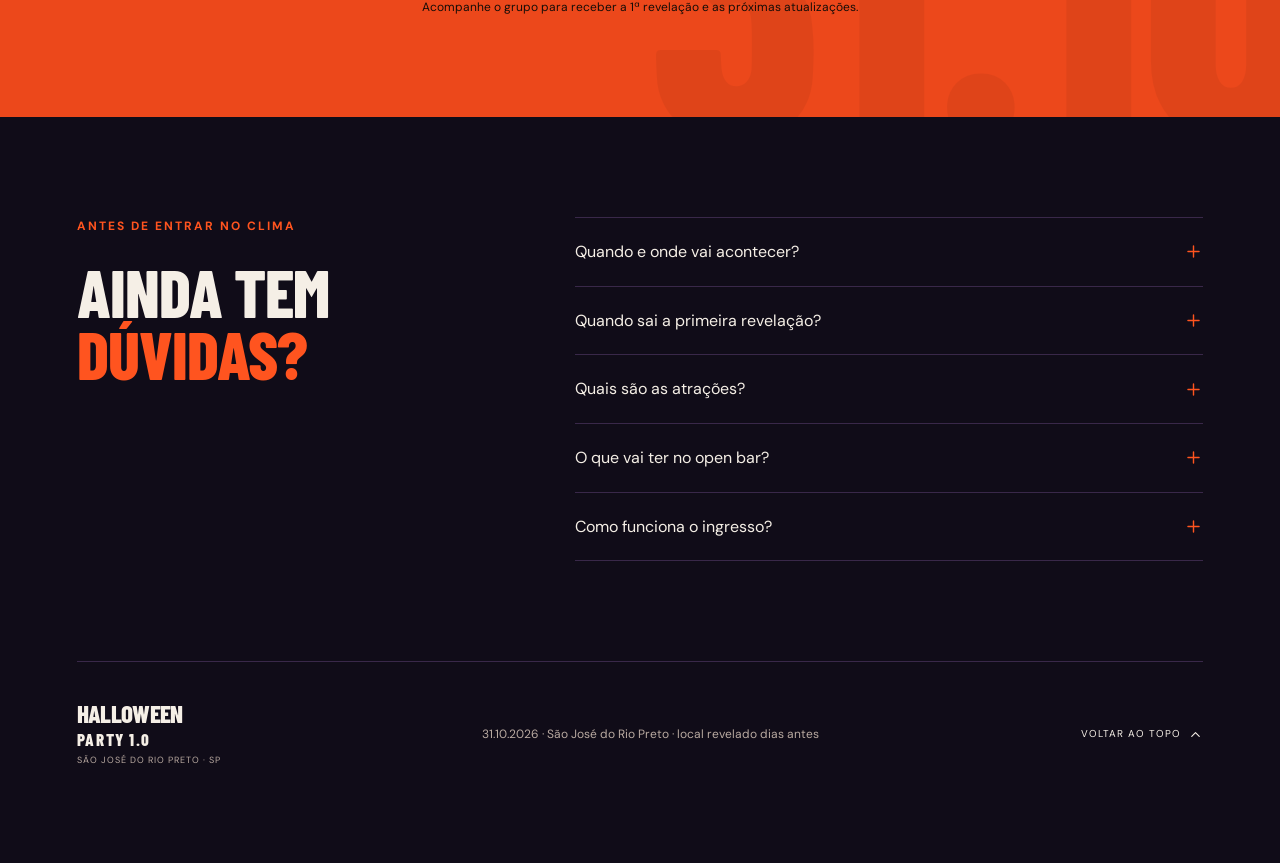
==== commit 67b40a25: "Remove secao de dress code e pergunta sobre fantasia" ====
--- a/index.html
+++ b/index.html
@@ -196,28 +196,7 @@
     </div>
   </section>
 
-  <section class="dress wrap section" id="dress-code">
-    <div>
-      <p class="eyebrow orange">04 / DRESS CODE</p>
-      <h2>ENTRE NO<br><em>CLIMA.</em></h2>
-    </div>
-
-    <div class="dress-copy">
-      <p>Fantasia completa não é obrigatória.</p>
-      <p>Mas é essencial chegar com pelo menos uma peça, acessório ou detalhe que reflita o Halloween.</p>
-
-      <div class="dress-tags" aria-label="Exemplos de dress code">
-        <span>PRETO</span>
-        <span>ROXO</span>
-        <span>LARANJA</span>
-        <span>MÁSCARA</span>
-        <span>MAQUIAGEM</span>
-        <span>NEON</span>
-      </div>
-    </div>
-  </section>
-
-  <section class="join section" id="grupo">
+<section class="join section" id="grupo">
     <div class="wrap">
       <p class="eyebrow">1º LOTE · ABERTURA OFICIAL 21.09 ÀS 00H</p>
       <h2>GARANTA SEU<br><em>INGRESSO.</em></h2>
@@ -266,12 +245,7 @@
         <p>Vodka Smirnoff, gin Rocks, whisky Red Label e energético Bally. Bebidas alcoólicas apenas para maiores de 18 anos.</p>
       </details>
 
-      <details>
-        <summary>Preciso ir de fantasia?<svg viewBox="0 0 24 24" aria-hidden="true"><path d="M12 5v14M5 12h14"/></svg></summary>
-        <p>Fantasia completa não é obrigatória, mas é essencial ir com pelo menos uma peça, acessório ou detalhe que reflita o Halloween.</p>
-      </details>
-
-      <details>
+<details>
         <summary>Como funciona o ingresso?<svg viewBox="0 0 24 24" aria-hidden="true"><path d="M12 5v14M5 12h14"/></svg></summary>
         <p>A abertura oficial do 1º lote é em 21/09 às 00h. Ingressos: mulher R$ 40,00 e homem R$ 60,00, com taxa de serviço de R$ 4,49 por ingresso. Pagamento somente via PIX.</p>
       </details>
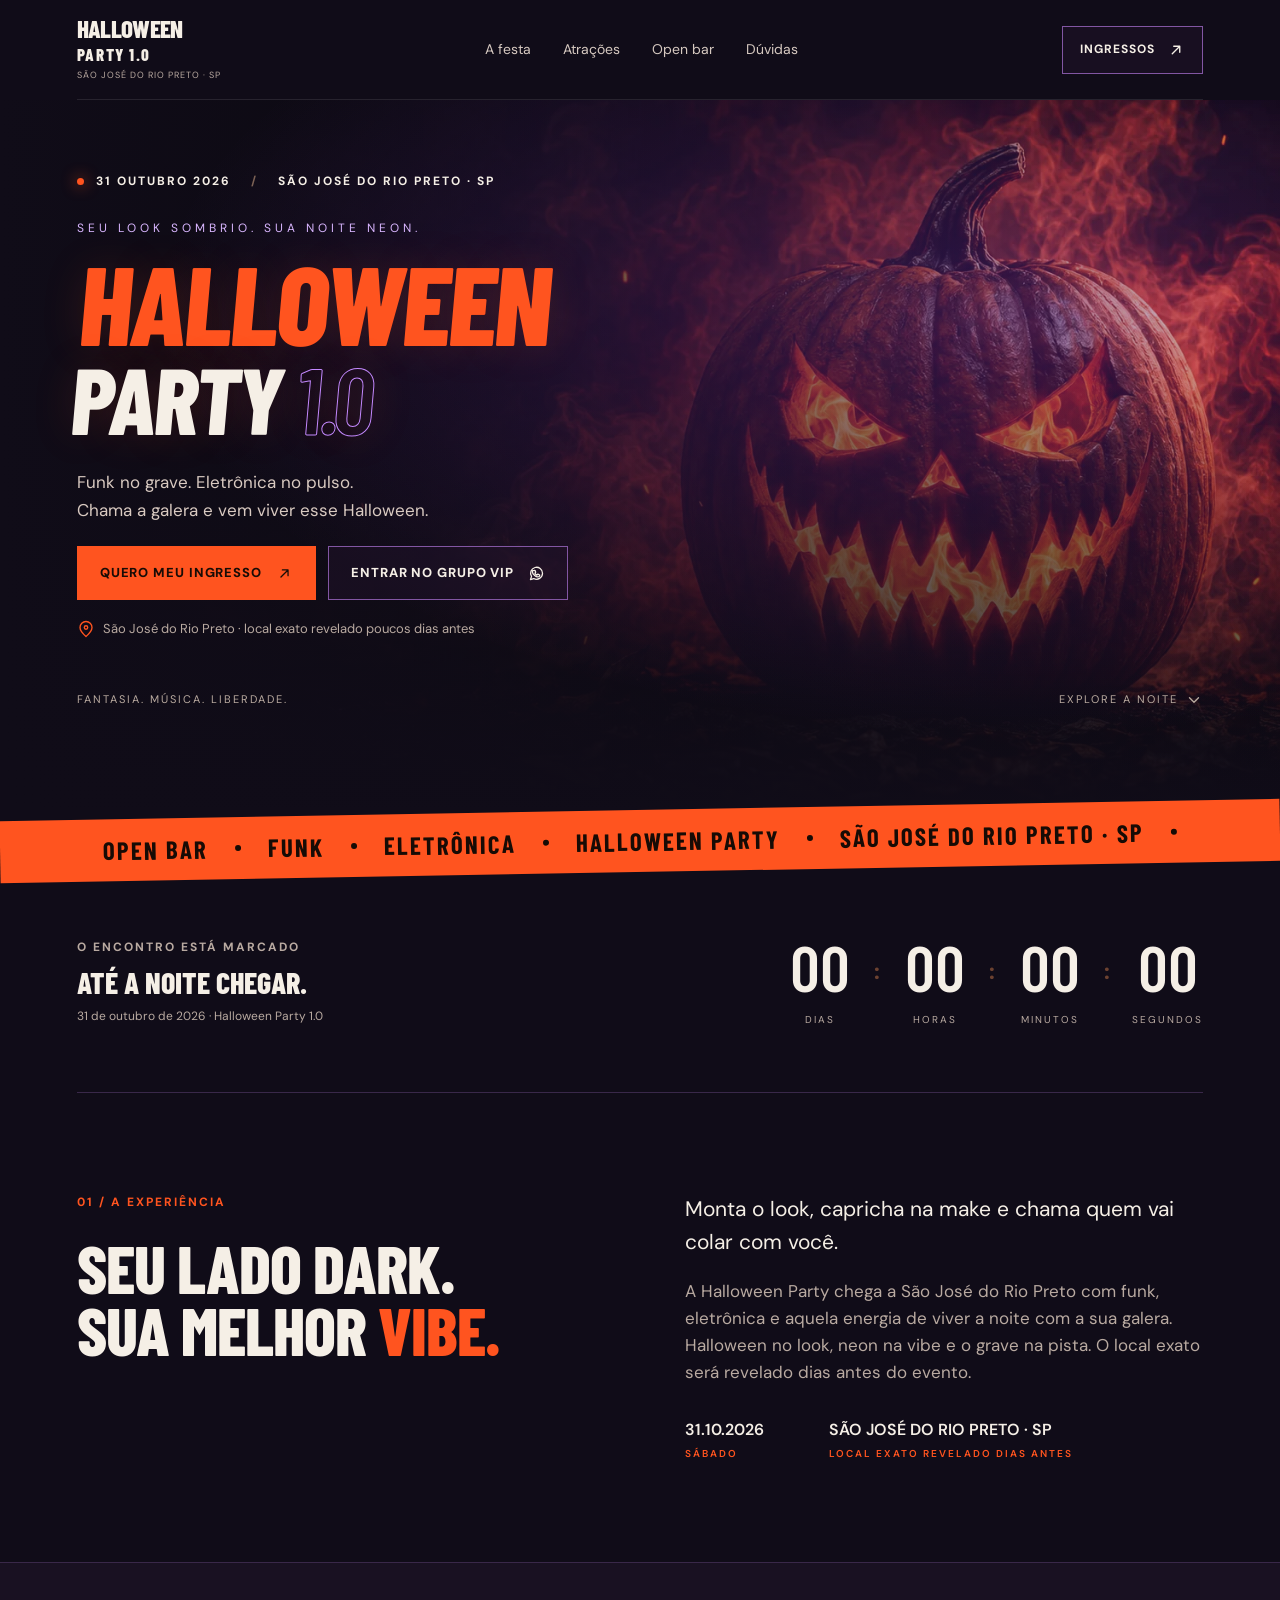
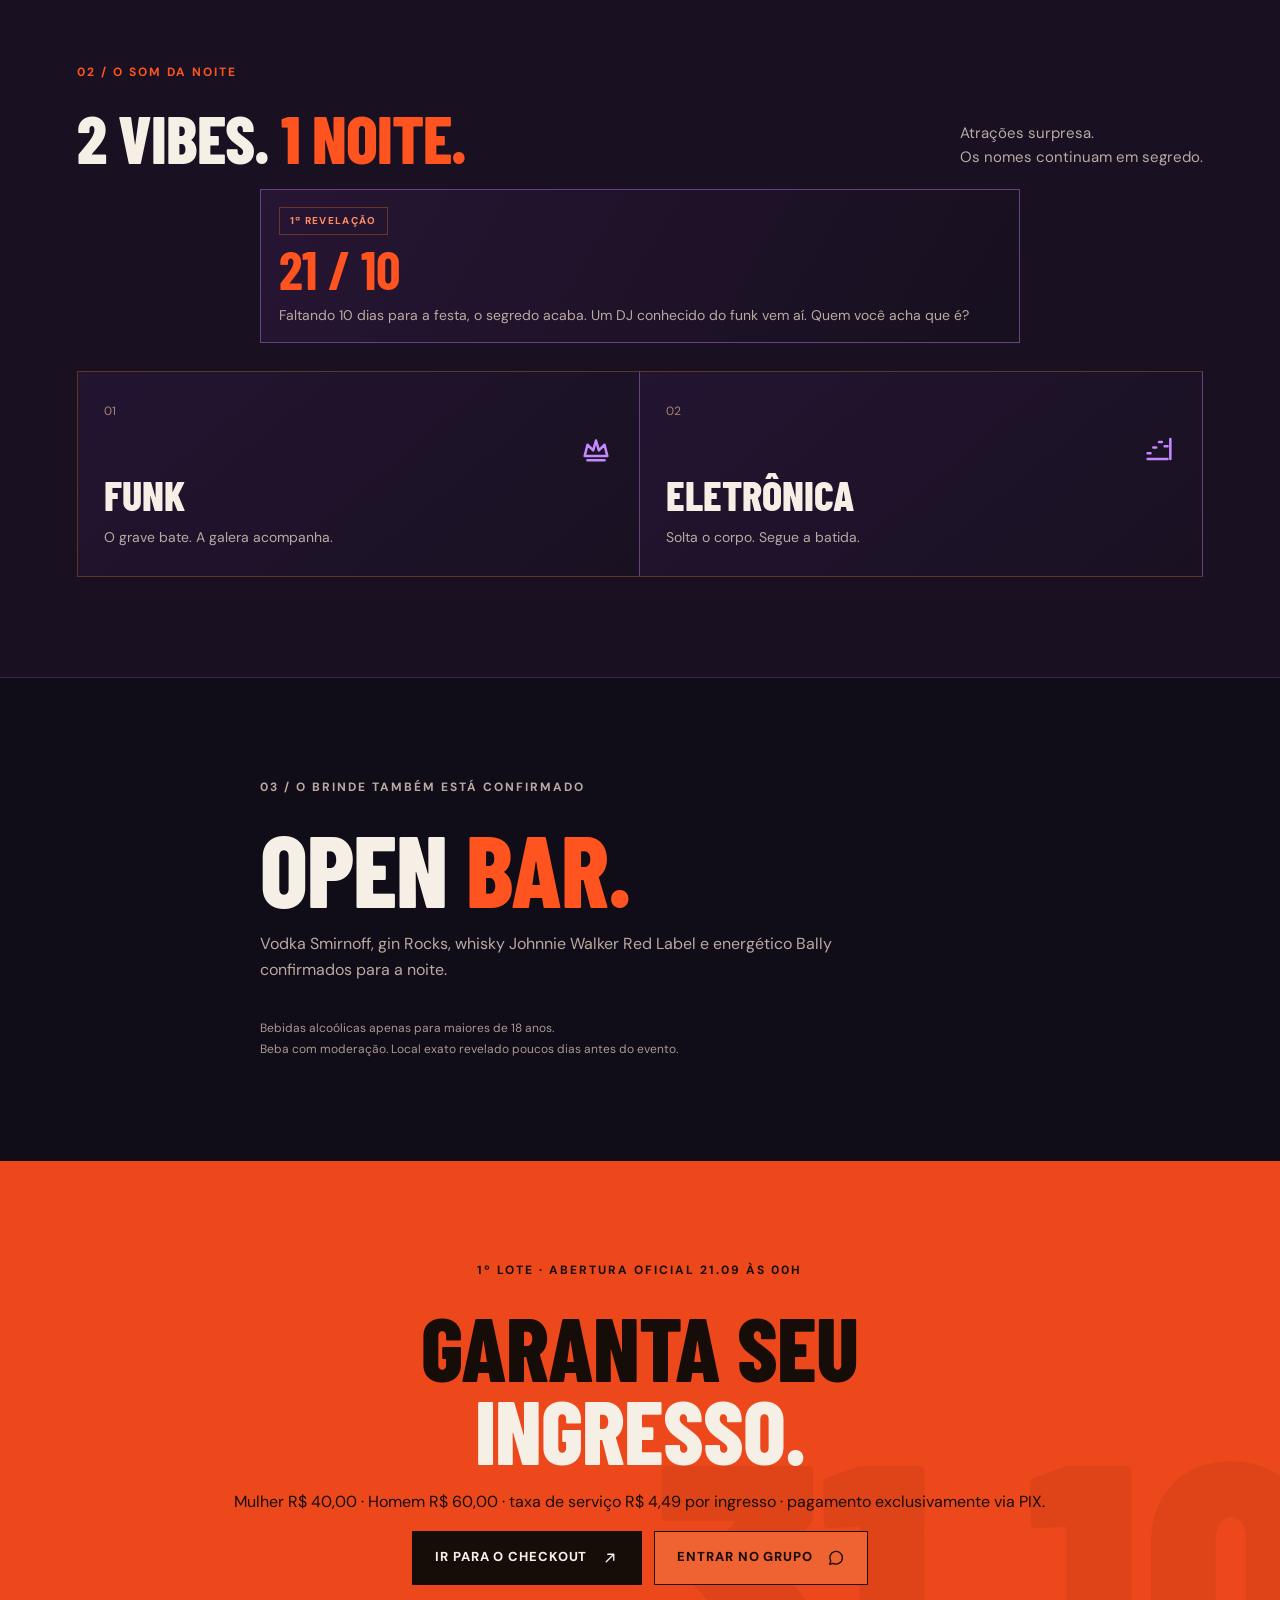
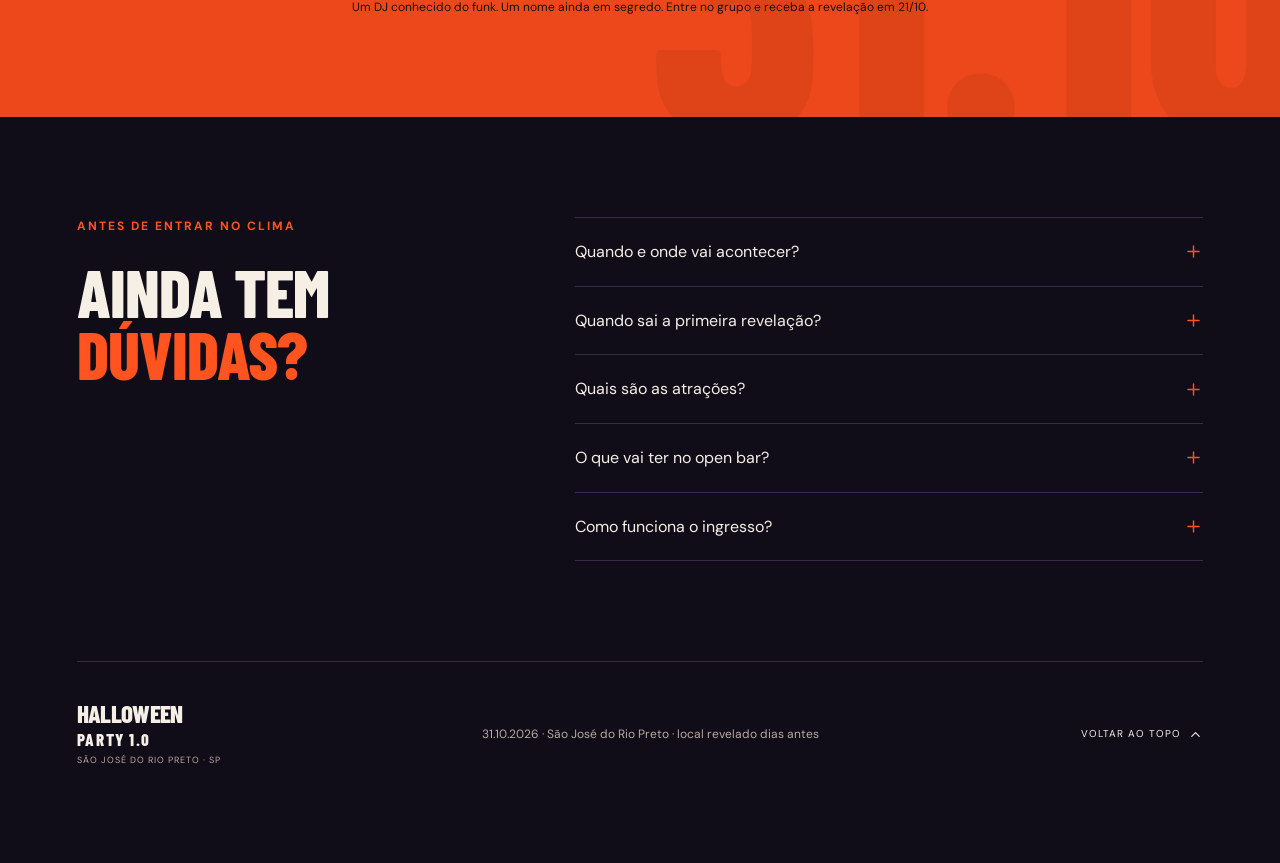
==== commit a09dfd43: "Agenda primeira revelacao para 21 de outubro com suspense do DJ de funk" ====
--- a/index.html
+++ b/index.html
@@ -157,8 +157,8 @@
       <div class="reveal-highlight">
         <div>
           <span class="reveal-label">1ª REVELAÇÃO</span>
-          <strong>29 / 09</strong>
-          <p>O primeiro nome será revelado em 29/09.</p>
+          <strong>21 / 10</strong>
+          <p>Faltando 10 dias para a festa, o segredo acaba. Um DJ conhecido do funk vem aí. Quem você acha que é?</p>
         </div>
       </div>
 
@@ -214,7 +214,7 @@
         </a>
       </div>
 
-      <p class="join-note" id="group-status">Acompanhe o grupo para receber a 1ª revelação e as próximas atualizações.</p>
+      <p class="join-note" id="group-status">Um DJ conhecido do funk. Um nome ainda em segredo. Entre no grupo e receba a revelação em 21/10.</p>
     </div>
   </section>
 
@@ -232,7 +232,7 @@
 
       <details>
         <summary>Quando sai a primeira revelação?<svg viewBox="0 0 24 24" aria-hidden="true"><path d="M12 5v14M5 12h14"/></svg></summary>
-        <p>A primeira revelação será feita no dia 29/09. Quem estiver no grupo recebe primeiro.</p>
+        <p>No dia 21/10, 10 dias antes da festa. A primeira pista: é um DJ conhecido do funk. O nome? Por enquanto, é segredo. Quem estiver no grupo recebe primeiro.</p>
       </details>
 
       <details>
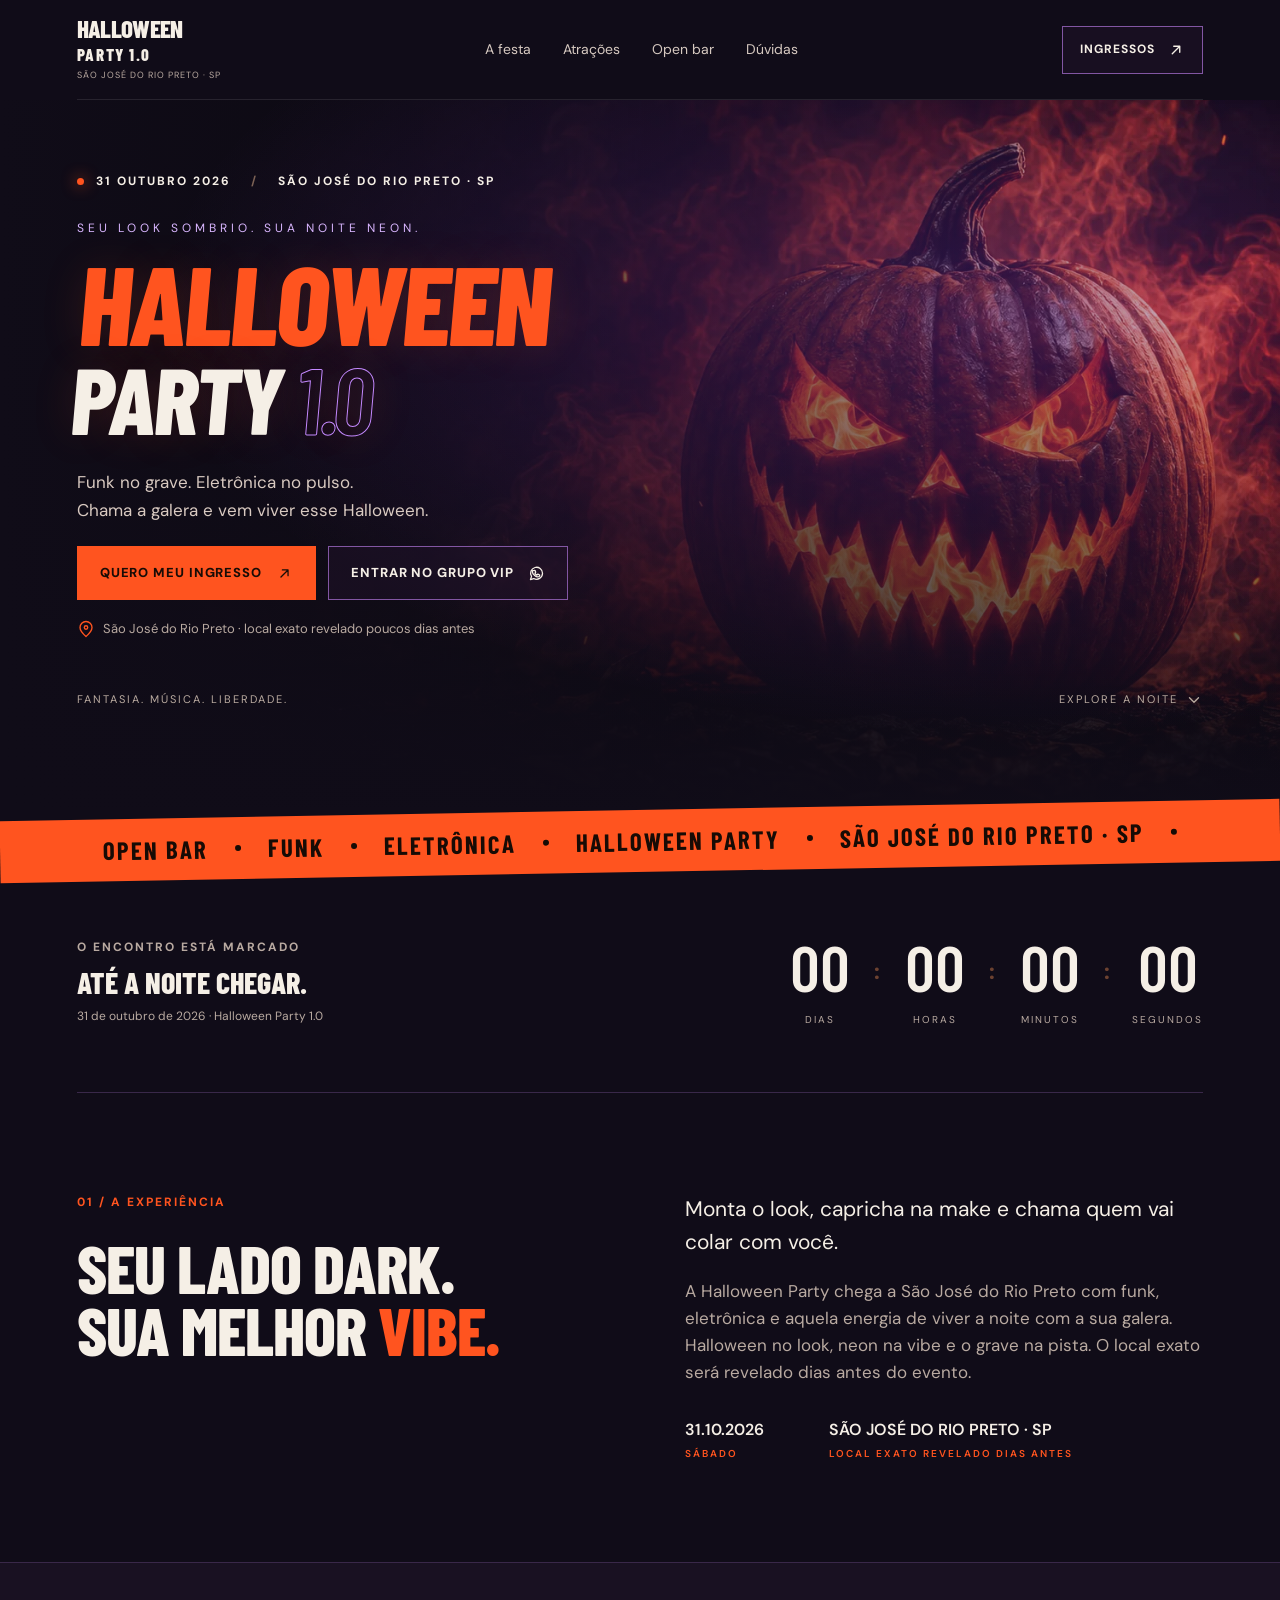
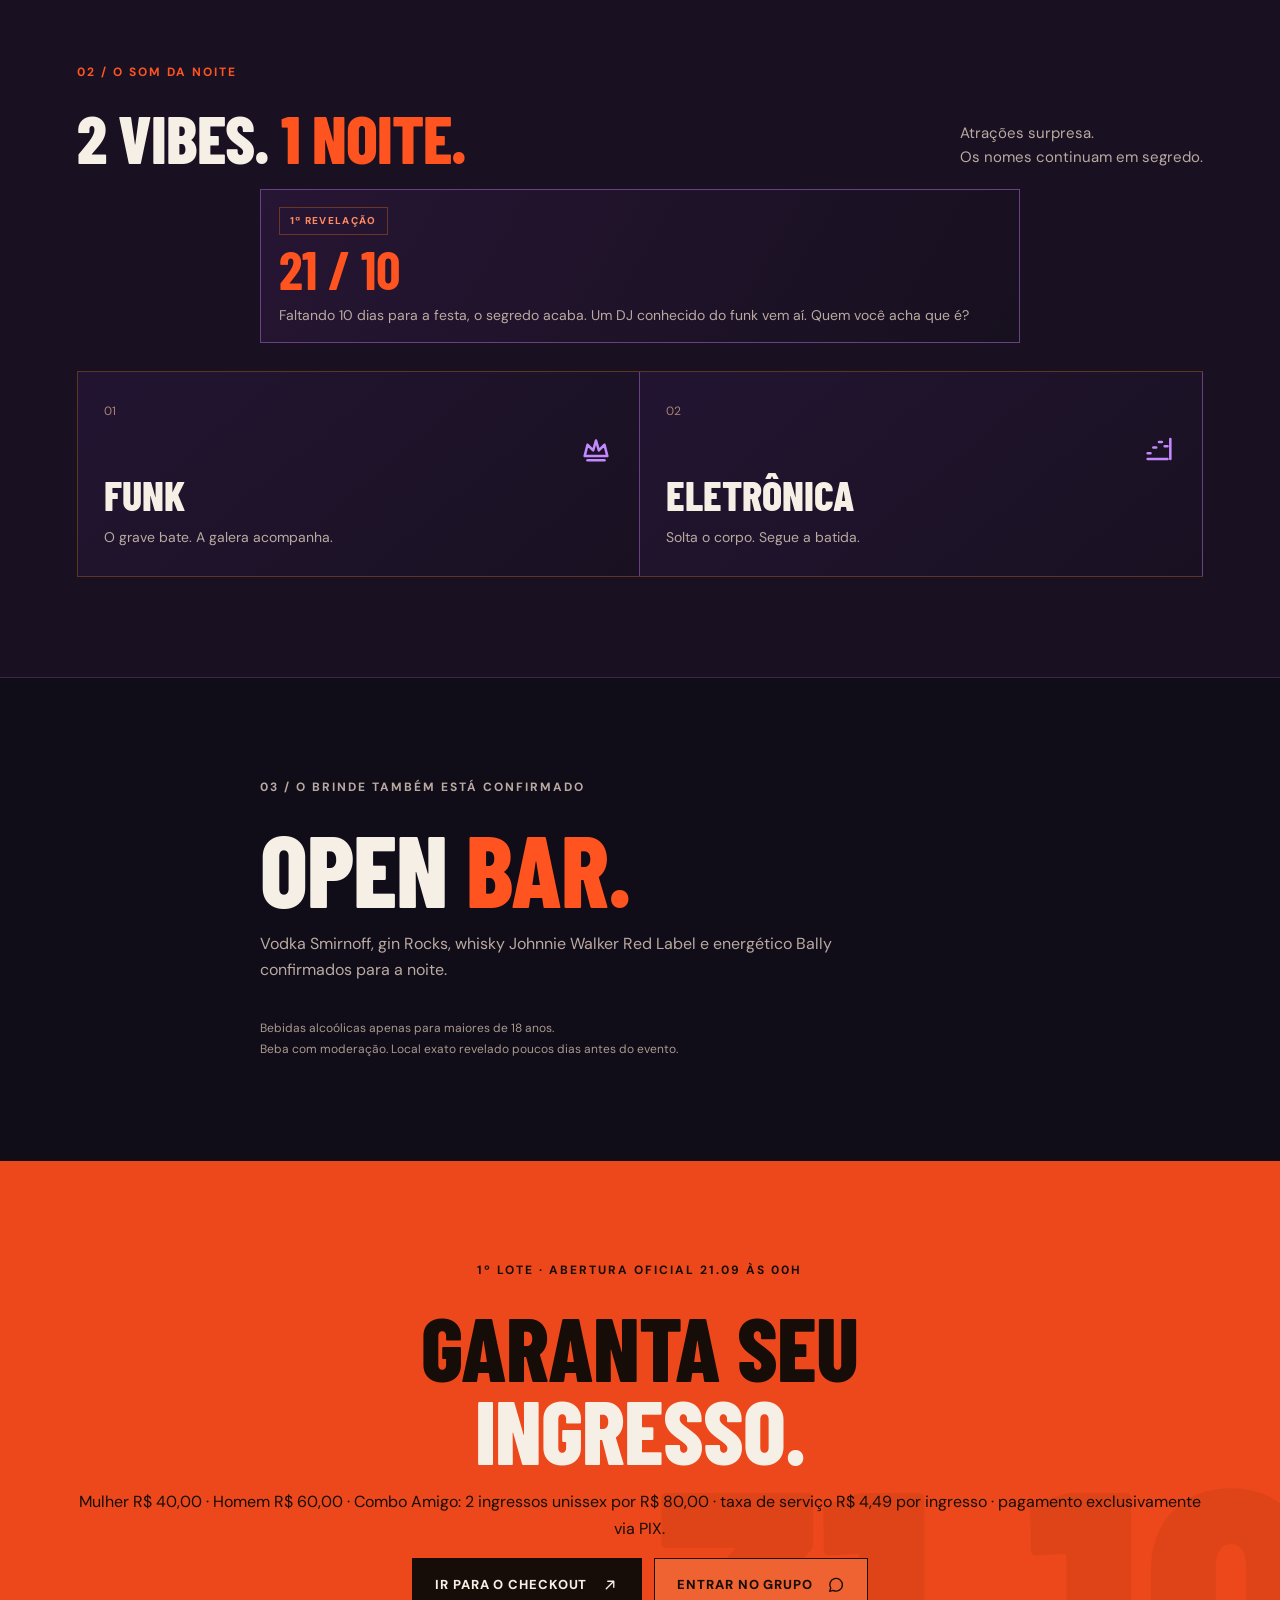
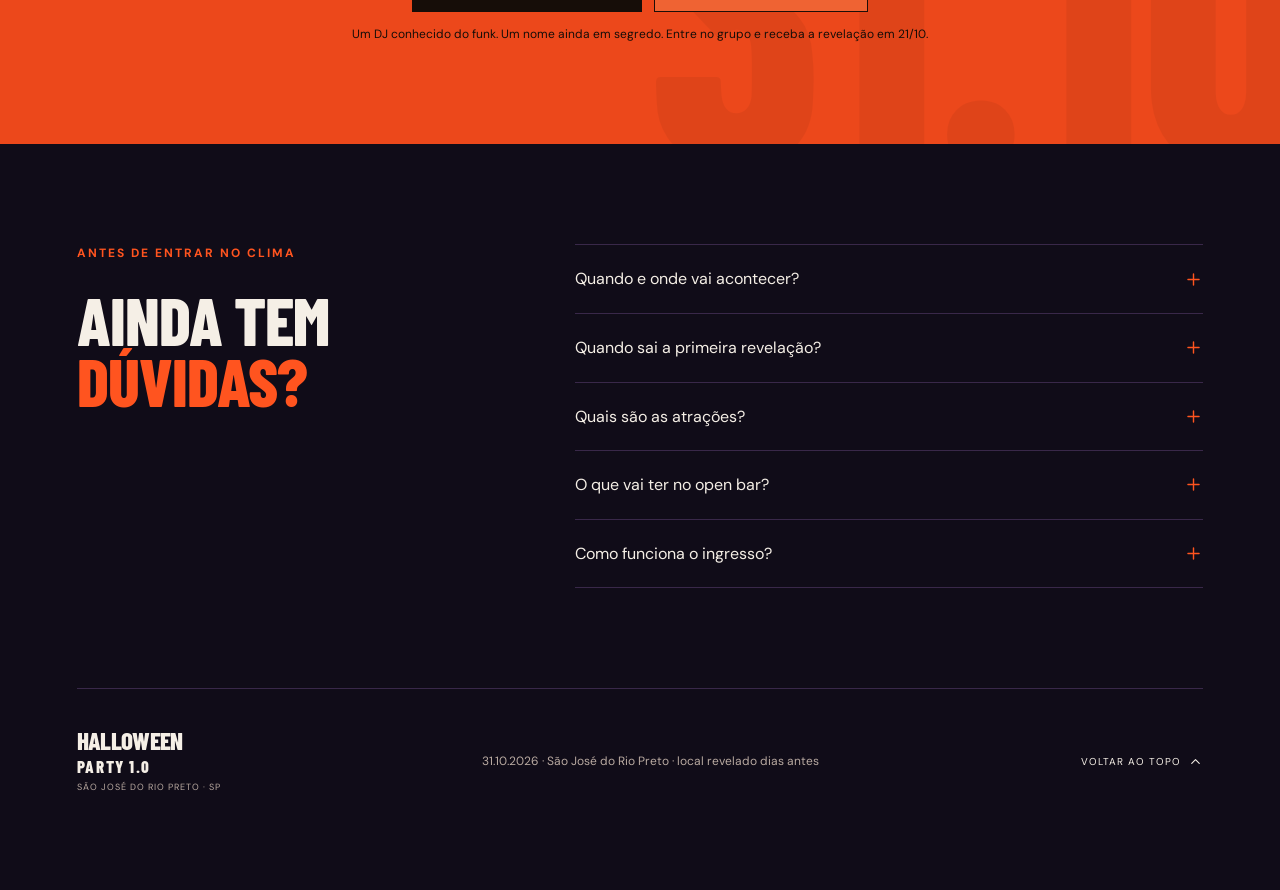
==== commit e48eee4e: "Adiciona Combo Amigo unissex com dois ingressos por 80 reais" ====
--- a/index.html
+++ b/index.html
@@ -200,7 +200,7 @@
     <div class="wrap">
       <p class="eyebrow">1º LOTE · ABERTURA OFICIAL 21.09 ÀS 00H</p>
       <h2>GARANTA SEU<br><em>INGRESSO.</em></h2>
-      <p>Mulher R$ 40,00 · Homem R$ 60,00 · taxa de serviço R$ 4,49 por ingresso · pagamento exclusivamente via PIX.</p>
+      <p>Mulher R$ 40,00 · Homem R$ 60,00 · Combo Amigo: 2 ingressos unissex por R$ 80,00 · taxa de serviço R$ 4,49 por ingresso · pagamento exclusivamente via PIX.</p>
 
       <div class="join-actions">
         <a class="button dark" href="checkout.html">
@@ -247,7 +247,7 @@
 
 <details>
         <summary>Como funciona o ingresso?<svg viewBox="0 0 24 24" aria-hidden="true"><path d="M12 5v14M5 12h14"/></svg></summary>
-        <p>A abertura oficial do 1º lote é em 21/09 às 00h. Ingressos: mulher R$ 40,00 e homem R$ 60,00, com taxa de serviço de R$ 4,49 por ingresso. Pagamento somente via PIX.</p>
+        <p>A abertura oficial do 1º lote é em 21/09 às 00h. Ingressos: mulher R$ 40,00, homem R$ 60,00 e Combo Amigo com 2 ingressos unissex por R$ 80,00, com taxa de serviço de R$ 4,49 por ingresso. Pagamento somente via PIX.</p>
       </details>
     </div>
   </section>
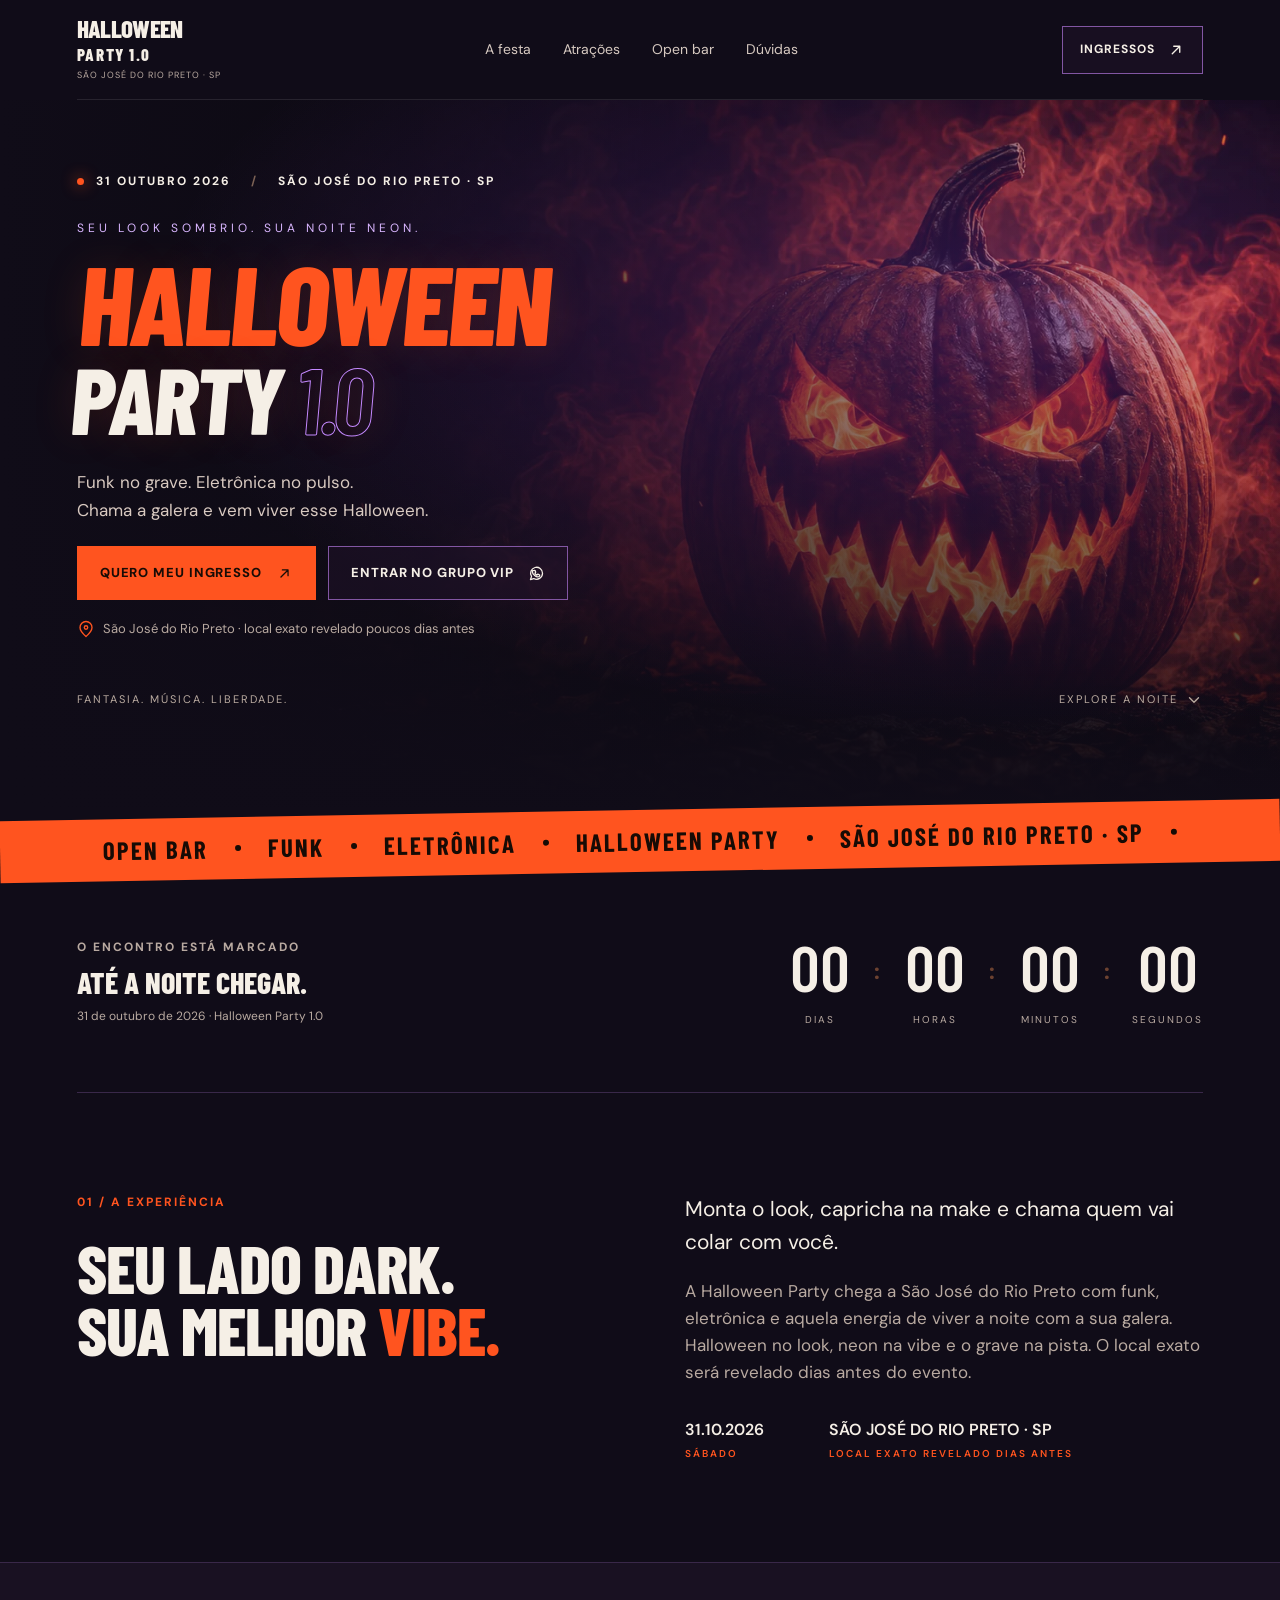
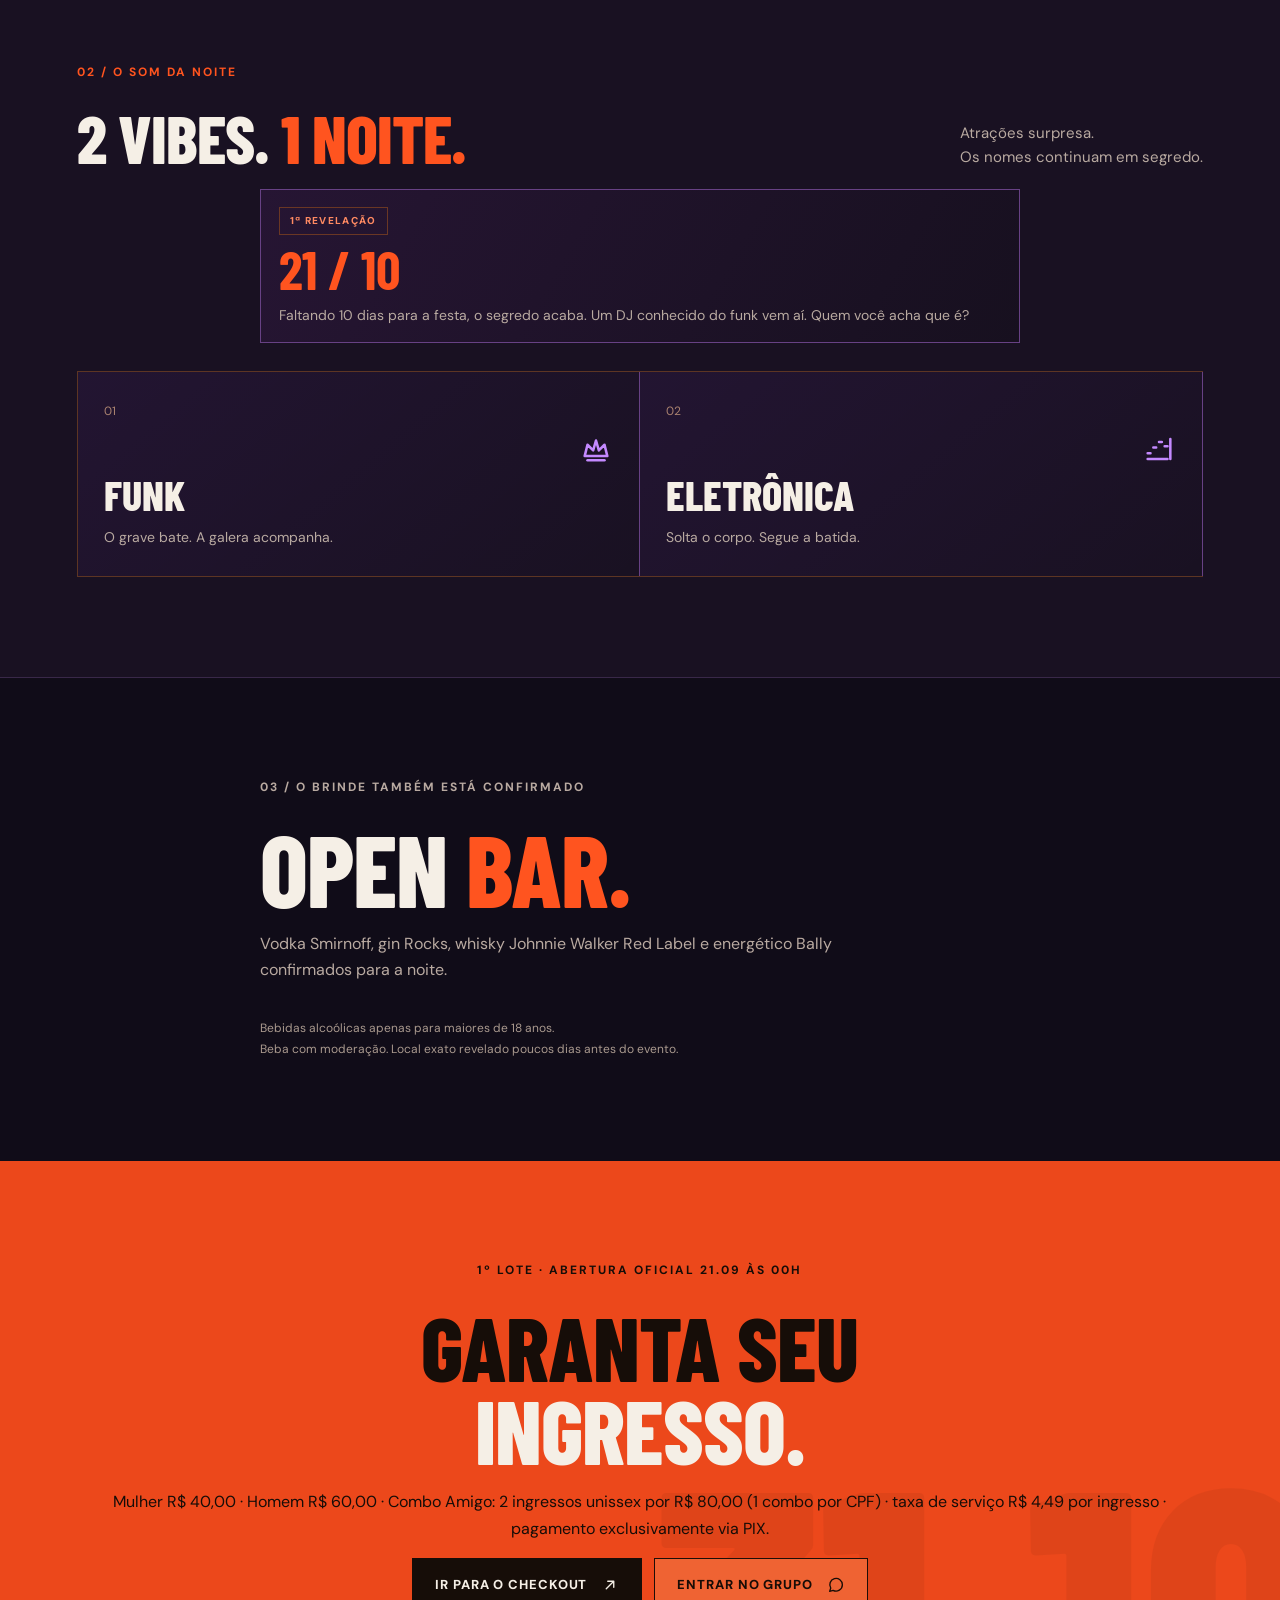
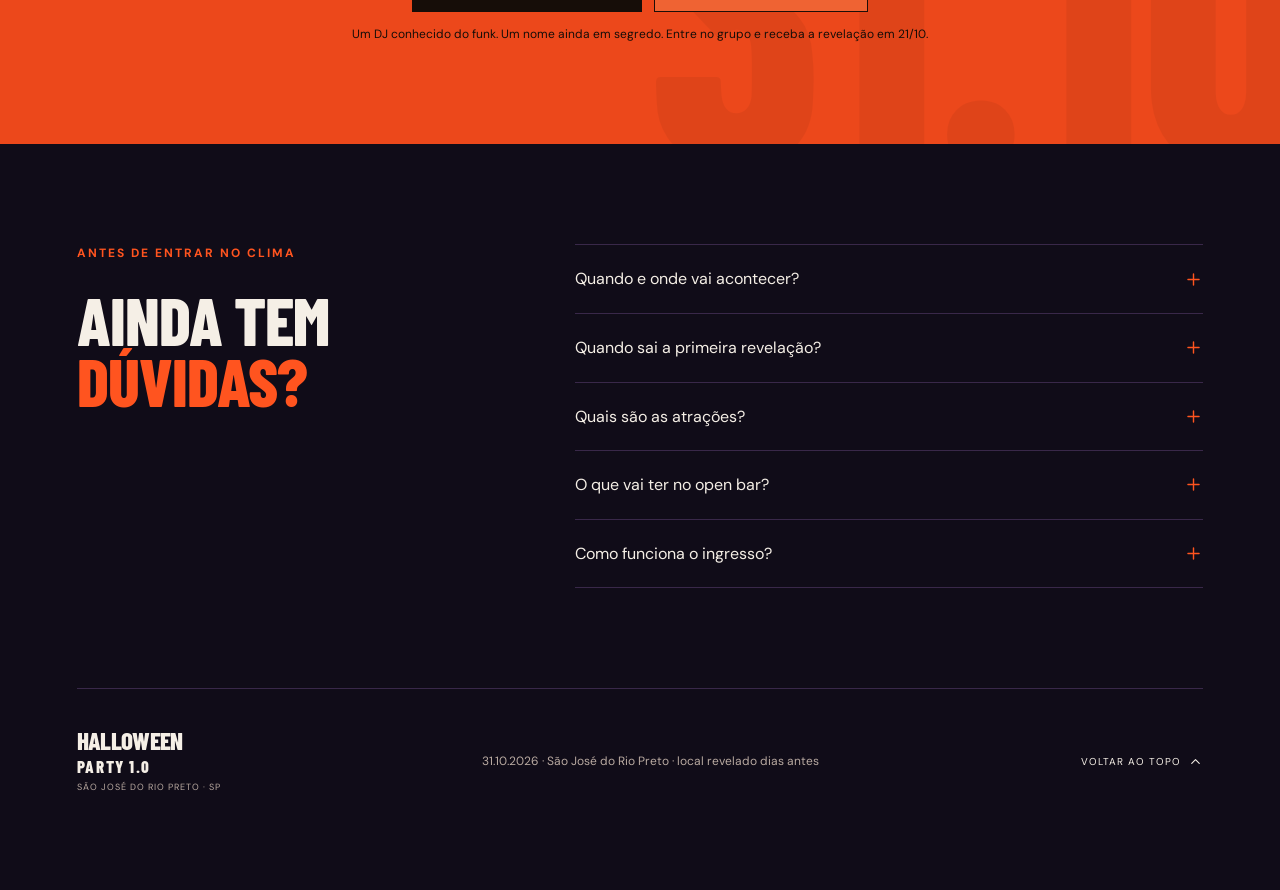
==== commit d04d3eb4: "Limita Combo Amigo a uma unidade por CPF com reserva atomica" ====
--- a/index.html
+++ b/index.html
@@ -200,7 +200,7 @@
     <div class="wrap">
       <p class="eyebrow">1º LOTE · ABERTURA OFICIAL 21.09 ÀS 00H</p>
       <h2>GARANTA SEU<br><em>INGRESSO.</em></h2>
-      <p>Mulher R$ 40,00 · Homem R$ 60,00 · Combo Amigo: 2 ingressos unissex por R$ 80,00 · taxa de serviço R$ 4,49 por ingresso · pagamento exclusivamente via PIX.</p>
+      <p>Mulher R$ 40,00 · Homem R$ 60,00 · Combo Amigo: 2 ingressos unissex por R$ 80,00 (1 combo por CPF) · taxa de serviço R$ 4,49 por ingresso · pagamento exclusivamente via PIX.</p>
 
       <div class="join-actions">
         <a class="button dark" href="checkout.html">
@@ -247,7 +247,7 @@
 
 <details>
         <summary>Como funciona o ingresso?<svg viewBox="0 0 24 24" aria-hidden="true"><path d="M12 5v14M5 12h14"/></svg></summary>
-        <p>A abertura oficial do 1º lote é em 21/09 às 00h. Ingressos: mulher R$ 40,00, homem R$ 60,00 e Combo Amigo com 2 ingressos unissex por R$ 80,00, com taxa de serviço de R$ 4,49 por ingresso. Pagamento somente via PIX.</p>
+        <p>A abertura oficial do 1º lote é em 21/09 às 00h. Ingressos: mulher R$ 40,00, homem R$ 60,00 e Combo Amigo com 2 ingressos unissex por R$ 80,00 (1 combo por CPF), com taxa de serviço de R$ 4,49 por ingresso. Pagamento somente via PIX.</p>
       </details>
     </div>
   </section>
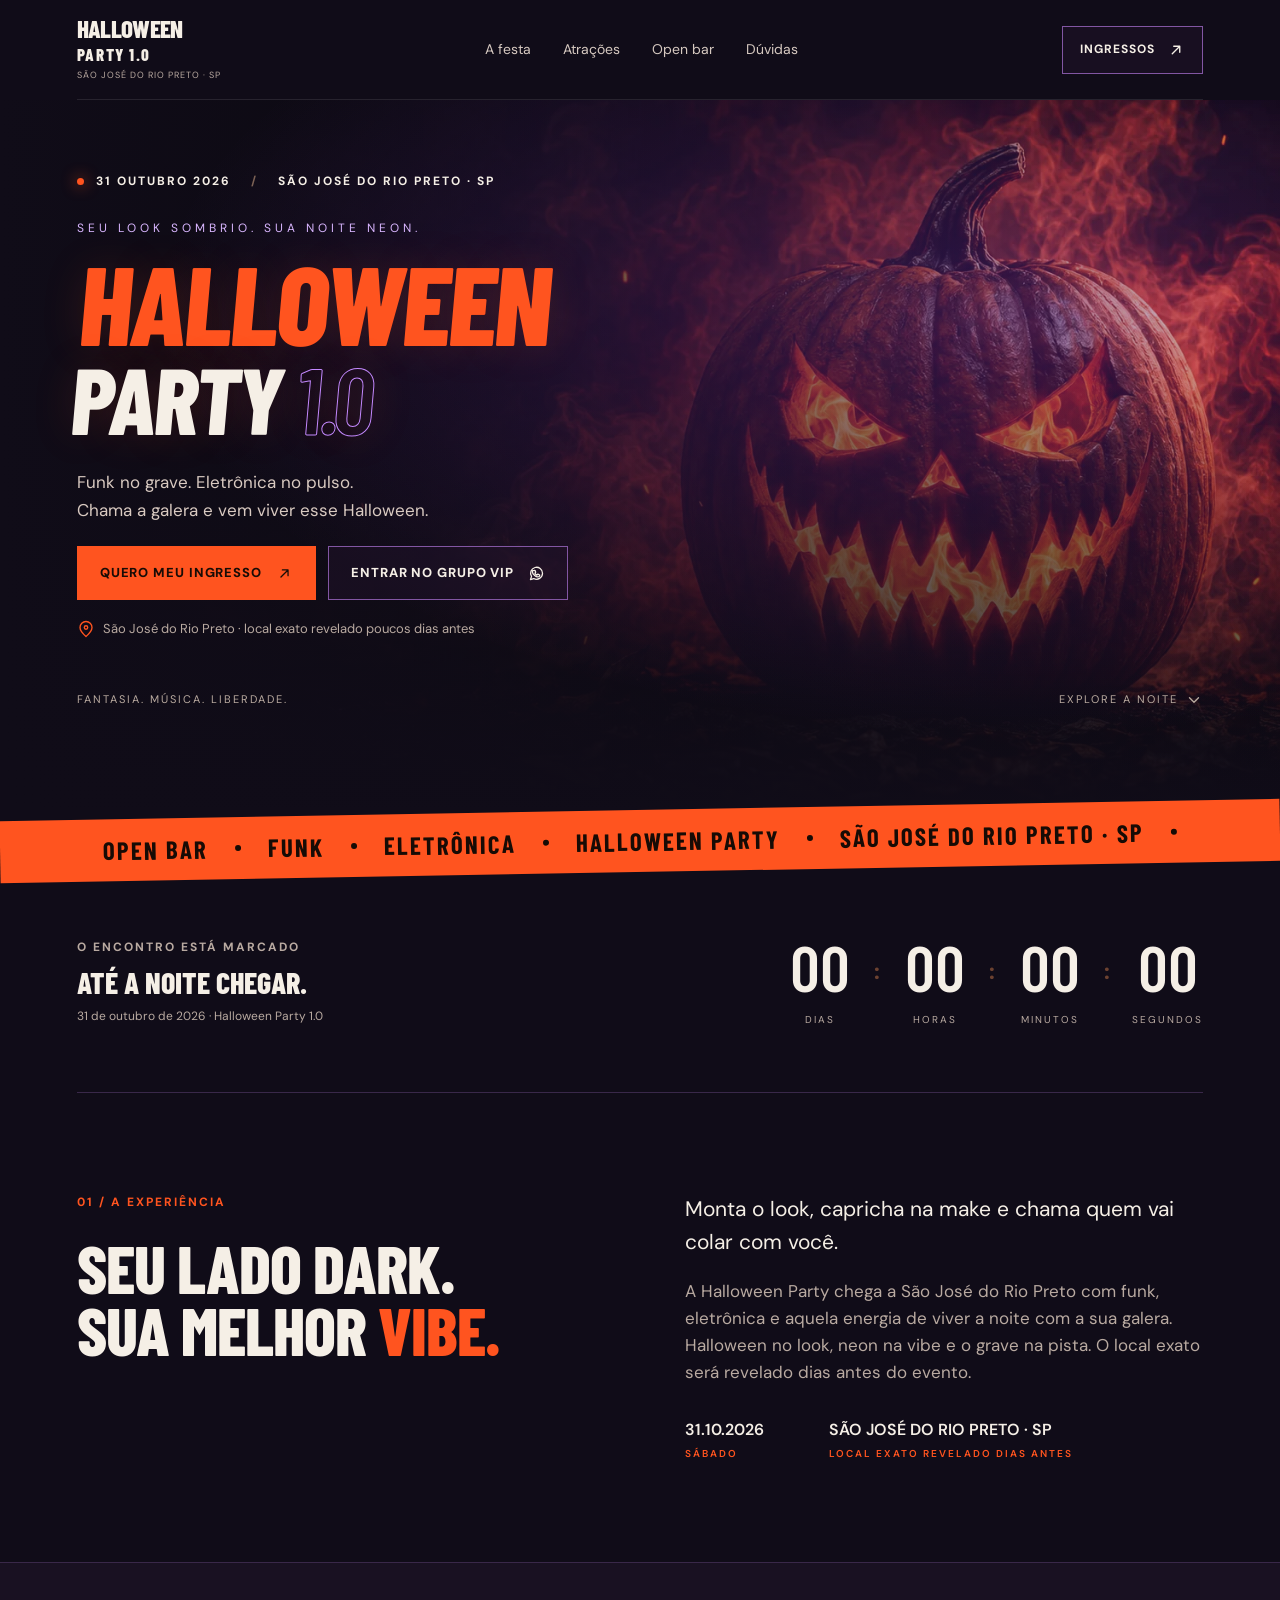
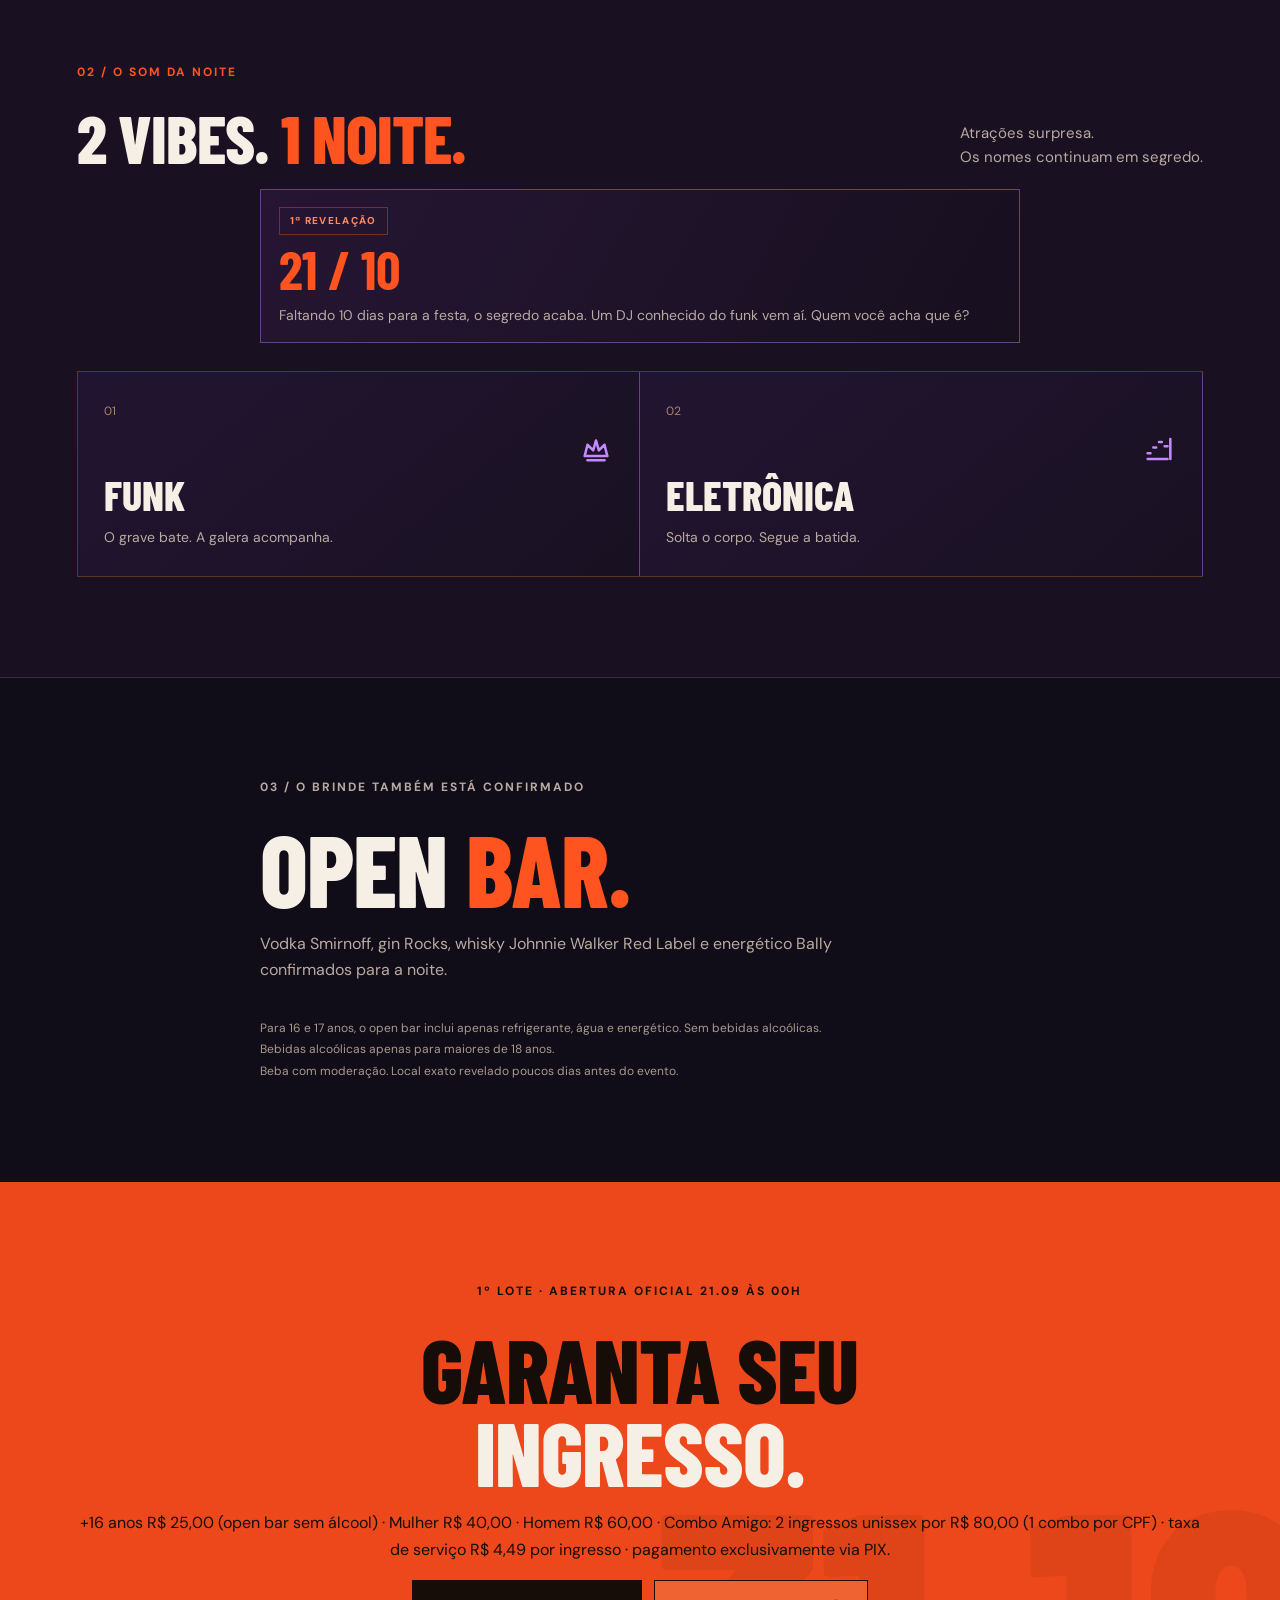
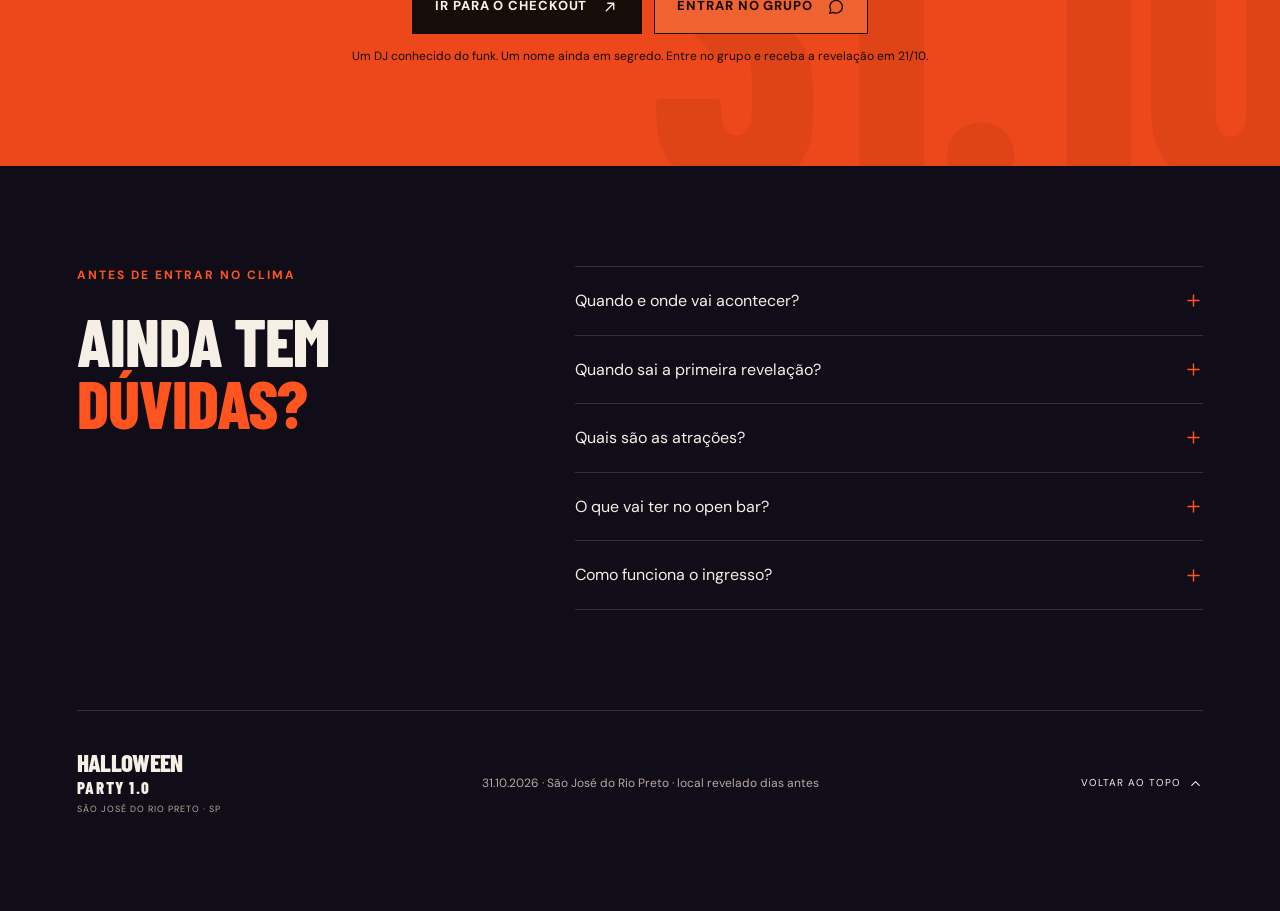
==== commit b20d6e25: "Adiciona ingresso +16 de 25 reais com open bar sem alcool" ====
--- a/index.html
+++ b/index.html
@@ -8,7 +8,7 @@
   <meta name="format-detection" content="telephone=no">
 
   <title>Halloween Party 1.0 · São José do Rio Preto · 31.10.2026</title>
-  <meta name="description" content="Halloween Party 1.0 em São José do Rio Preto, SP. 31 de outubro de 2026. Funk, eletrônica e Halloween em clima neon. Atrações surpresa e open bar para maiores de 18 anos.">
+  <meta name="description" content="Halloween Party 1.0 em São José do Rio Preto, SP. 31 de outubro de 2026. Funk, eletrônica e Halloween em clima neon. Atrações surpresa. Open bar sem álcool para 16 e 17 anos; bebidas alcoólicas somente para maiores de 18 anos.">
   <meta property="og:title" content="Halloween Party 1.0 · São José do Rio Preto">
   <meta property="og:description" content="31.10.2026 · São José do Rio Preto · local exato revelado poucos dias antes">
   <meta property="og:type" content="website">
@@ -98,7 +98,7 @@
     </div>
   </section>
 
-  <div class="ticker" aria-label="Funk, eletrônica, Halloween Party, open bar para maiores de 18 anos">
+  <div class="ticker" aria-label="Funk, eletrônica, Halloween Party, open bar sem álcool para 16 e 17 anos">
     <div>
       OPEN BAR <span class="ticker-sep" aria-hidden="true"></span>
       FUNK <span class="ticker-sep" aria-hidden="true"></span>
@@ -190,6 +190,7 @@
       <h2>OPEN <em>BAR.</em></h2>
       <p>Vodka Smirnoff, gin Rocks, whisky Johnnie Walker Red Label e energético Bally confirmados para a noite.</p>
       <span class="bar-note">
+        Para 16 e 17 anos, o open bar inclui apenas refrigerante, água e energético. Sem bebidas alcoólicas.<br>
         Bebidas alcoólicas apenas para maiores de 18 anos.<br>
         Beba com moderação. Local exato revelado poucos dias antes do evento.
       </span>
@@ -200,7 +201,7 @@
     <div class="wrap">
       <p class="eyebrow">1º LOTE · ABERTURA OFICIAL 21.09 ÀS 00H</p>
       <h2>GARANTA SEU<br><em>INGRESSO.</em></h2>
-      <p>Mulher R$ 40,00 · Homem R$ 60,00 · Combo Amigo: 2 ingressos unissex por R$ 80,00 (1 combo por CPF) · taxa de serviço R$ 4,49 por ingresso · pagamento exclusivamente via PIX.</p>
+      <p>+16 anos R$ 25,00 (open bar sem álcool) · Mulher R$ 40,00 · Homem R$ 60,00 · Combo Amigo: 2 ingressos unissex por R$ 80,00 (1 combo por CPF) · taxa de serviço R$ 4,49 por ingresso · pagamento exclusivamente via PIX.</p>
 
       <div class="join-actions">
         <a class="button dark" href="checkout.html">
@@ -242,12 +243,12 @@
 
       <details>
         <summary>O que vai ter no open bar?<svg viewBox="0 0 24 24" aria-hidden="true"><path d="M12 5v14M5 12h14"/></svg></summary>
-        <p>Vodka Smirnoff, gin Rocks, whisky Red Label e energético Bally. Bebidas alcoólicas apenas para maiores de 18 anos.</p>
+        <p>Para 16 e 17 anos: apenas refrigerante, água e energético, sem bebidas alcoólicas. Para maiores de 18 anos: vodka Smirnoff, gin Rocks, whisky Red Label e energético Bally.</p>
       </details>
 
 <details>
         <summary>Como funciona o ingresso?<svg viewBox="0 0 24 24" aria-hidden="true"><path d="M12 5v14M5 12h14"/></svg></summary>
-        <p>A abertura oficial do 1º lote é em 21/09 às 00h. Ingressos: mulher R$ 40,00, homem R$ 60,00 e Combo Amigo com 2 ingressos unissex por R$ 80,00 (1 combo por CPF), com taxa de serviço de R$ 4,49 por ingresso. Pagamento somente via PIX.</p>
+        <p>A abertura oficial do 1º lote é em 21/09 às 00h. Ingressos: +16 anos R$ 25,00 (para 16 e 17 anos, com open bar apenas de refrigerante, água e energético), mulher R$ 40,00, homem R$ 60,00 e Combo Amigo com 2 ingressos unissex por R$ 80,00 (1 combo por CPF), com taxa de serviço de R$ 4,49 por ingresso. Pagamento somente via PIX.</p>
       </details>
     </div>
   </section>
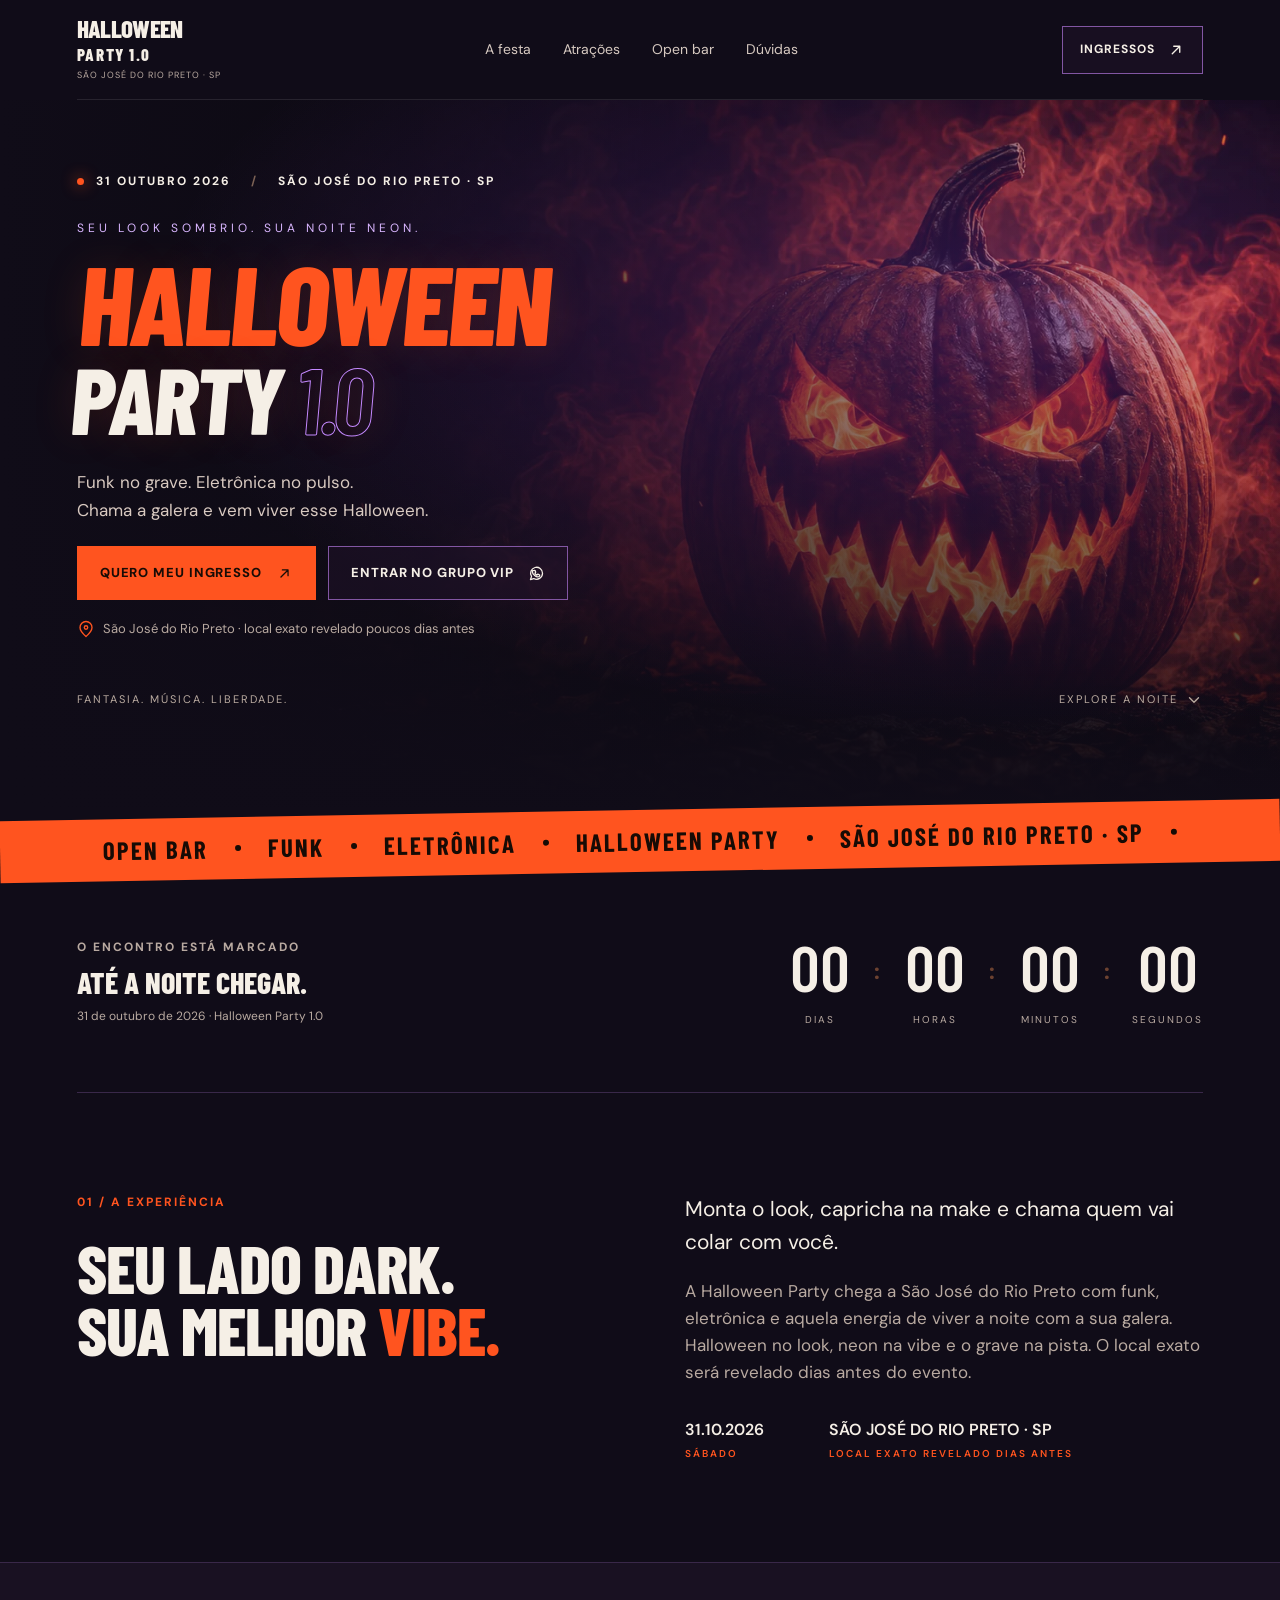
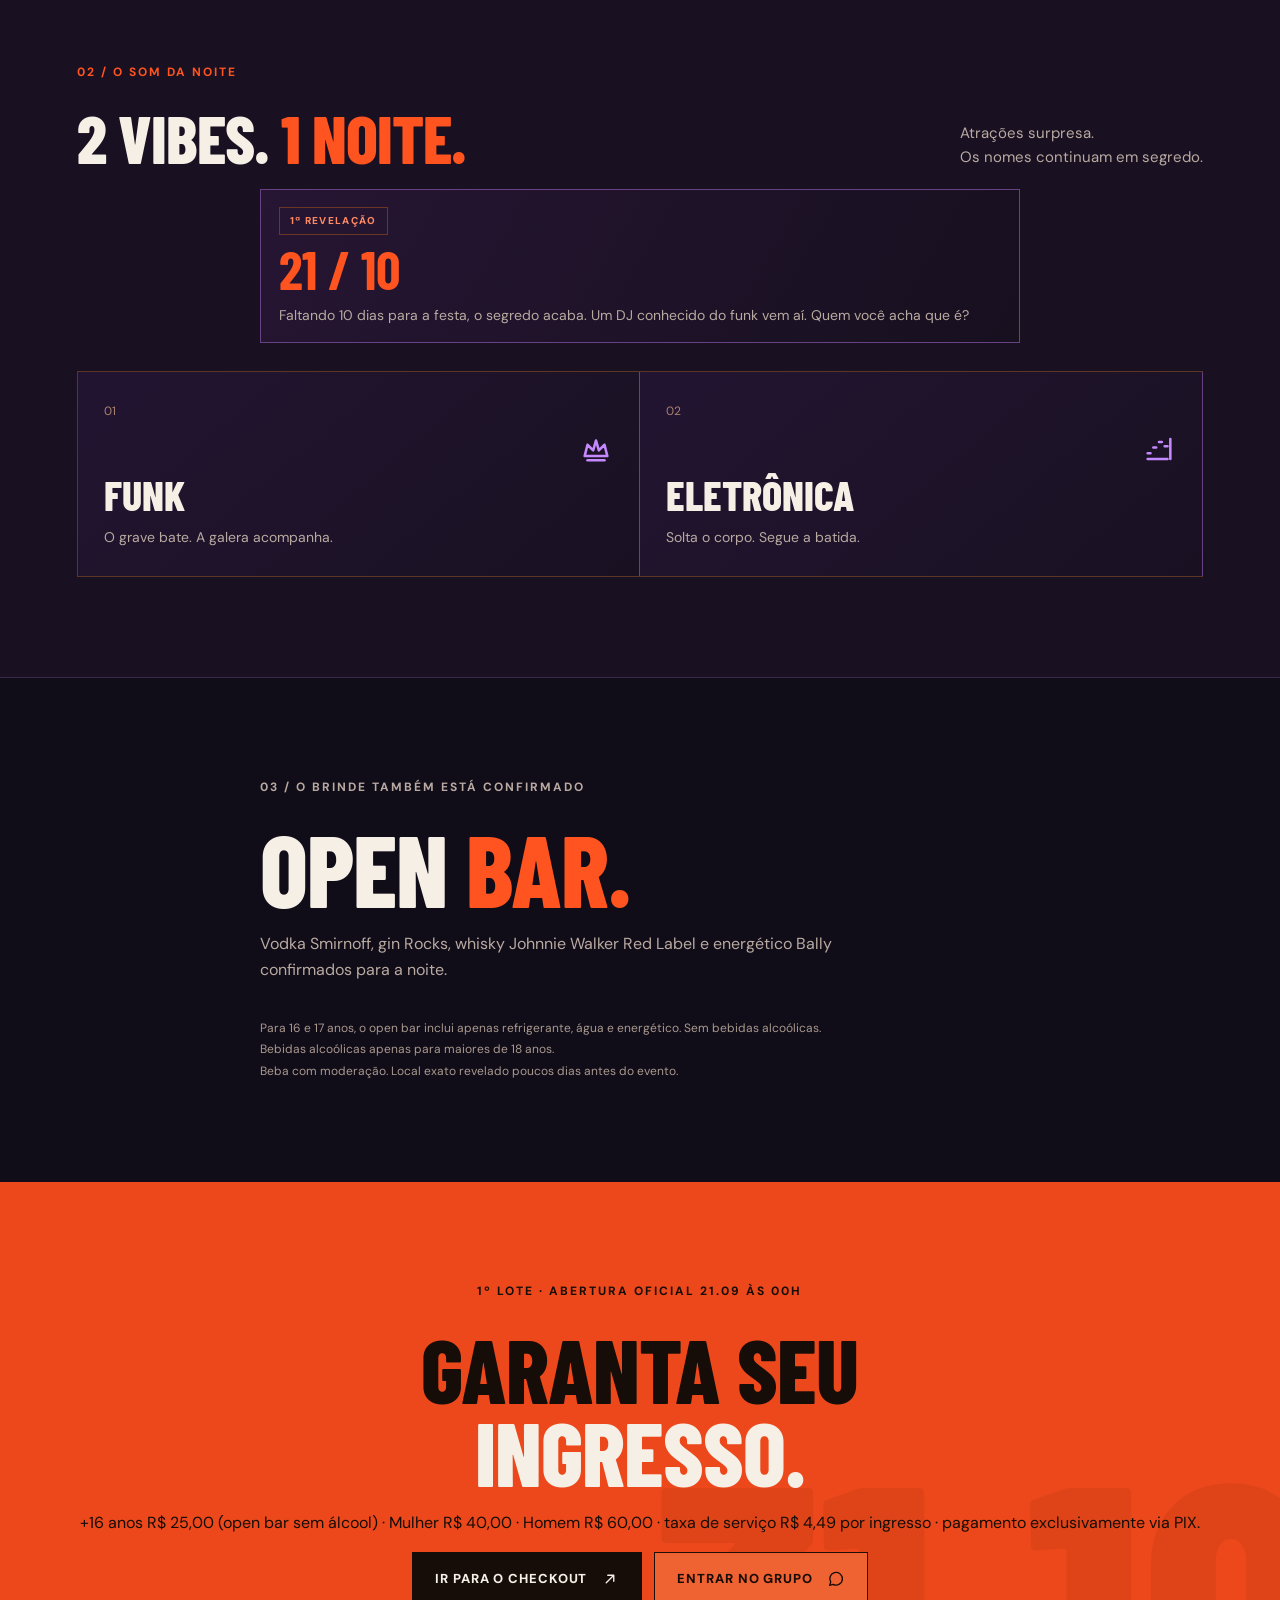
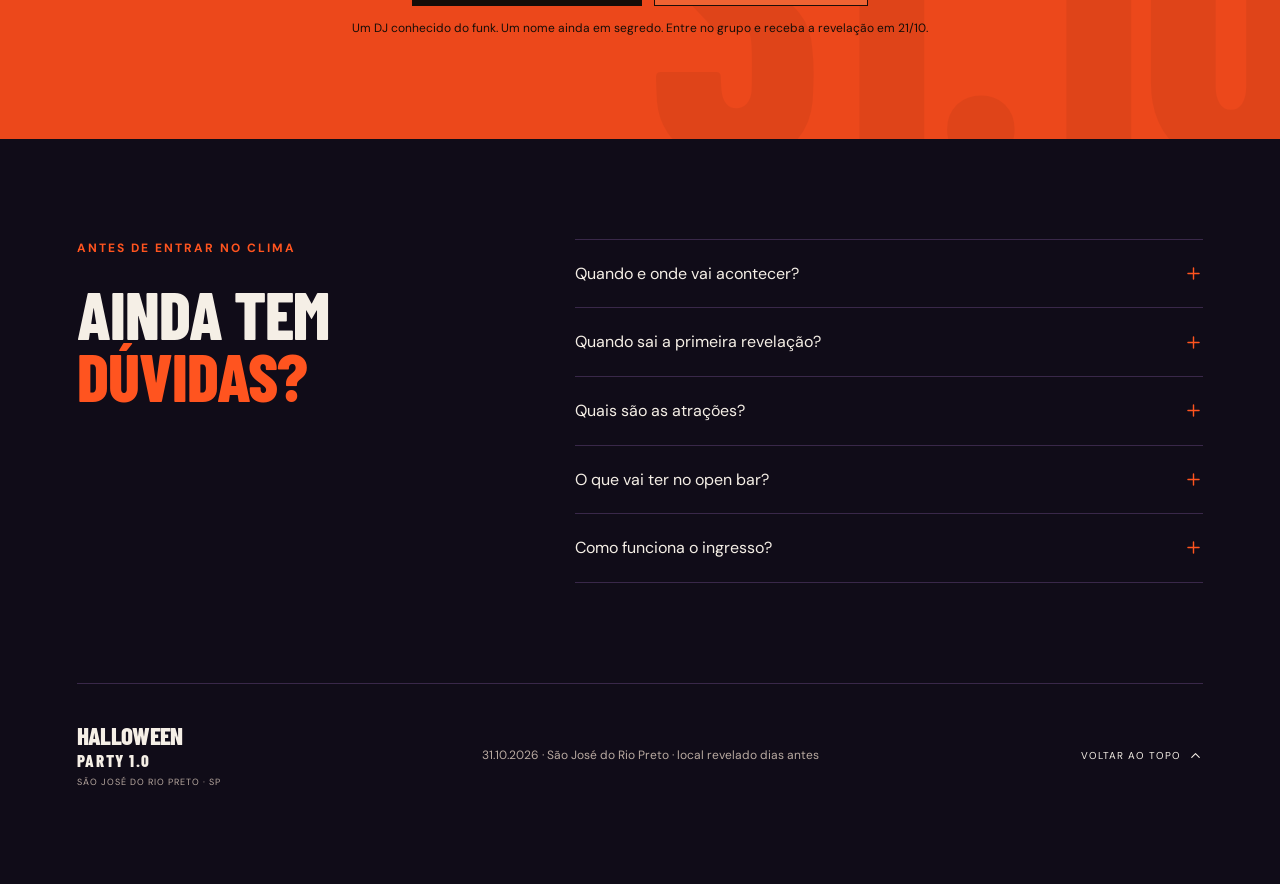
==== commit fd558703: "Retira Combo Amigo e simplifica cartao do ingresso +16" ====
--- a/index.html
+++ b/index.html
@@ -201,7 +201,7 @@
     <div class="wrap">
       <p class="eyebrow">1º LOTE · ABERTURA OFICIAL 21.09 ÀS 00H</p>
       <h2>GARANTA SEU<br><em>INGRESSO.</em></h2>
-      <p>+16 anos R$ 25,00 (open bar sem álcool) · Mulher R$ 40,00 · Homem R$ 60,00 · Combo Amigo: 2 ingressos unissex por R$ 80,00 (1 combo por CPF) · taxa de serviço R$ 4,49 por ingresso · pagamento exclusivamente via PIX.</p>
+      <p>+16 anos R$ 25,00 (open bar sem álcool) · Mulher R$ 40,00 · Homem R$ 60,00 · taxa de serviço R$ 4,49 por ingresso · pagamento exclusivamente via PIX.</p>
 
       <div class="join-actions">
         <a class="button dark" href="checkout.html">
@@ -248,7 +248,7 @@
 
 <details>
         <summary>Como funciona o ingresso?<svg viewBox="0 0 24 24" aria-hidden="true"><path d="M12 5v14M5 12h14"/></svg></summary>
-        <p>A abertura oficial do 1º lote é em 21/09 às 00h. Ingressos: +16 anos R$ 25,00 (para 16 e 17 anos, com open bar apenas de refrigerante, água e energético), mulher R$ 40,00, homem R$ 60,00 e Combo Amigo com 2 ingressos unissex por R$ 80,00 (1 combo por CPF), com taxa de serviço de R$ 4,49 por ingresso. Pagamento somente via PIX.</p>
+        <p>A abertura oficial do 1º lote é em 21/09 às 00h. Ingressos: +16 anos R$ 25,00 (para 16 e 17 anos, com open bar apenas de refrigerante, água e energético), mulher R$ 40,00, homem R$ 60,00, com taxa de serviço de R$ 4,49 por ingresso. Pagamento somente via PIX.</p>
       </details>
     </div>
   </section>
